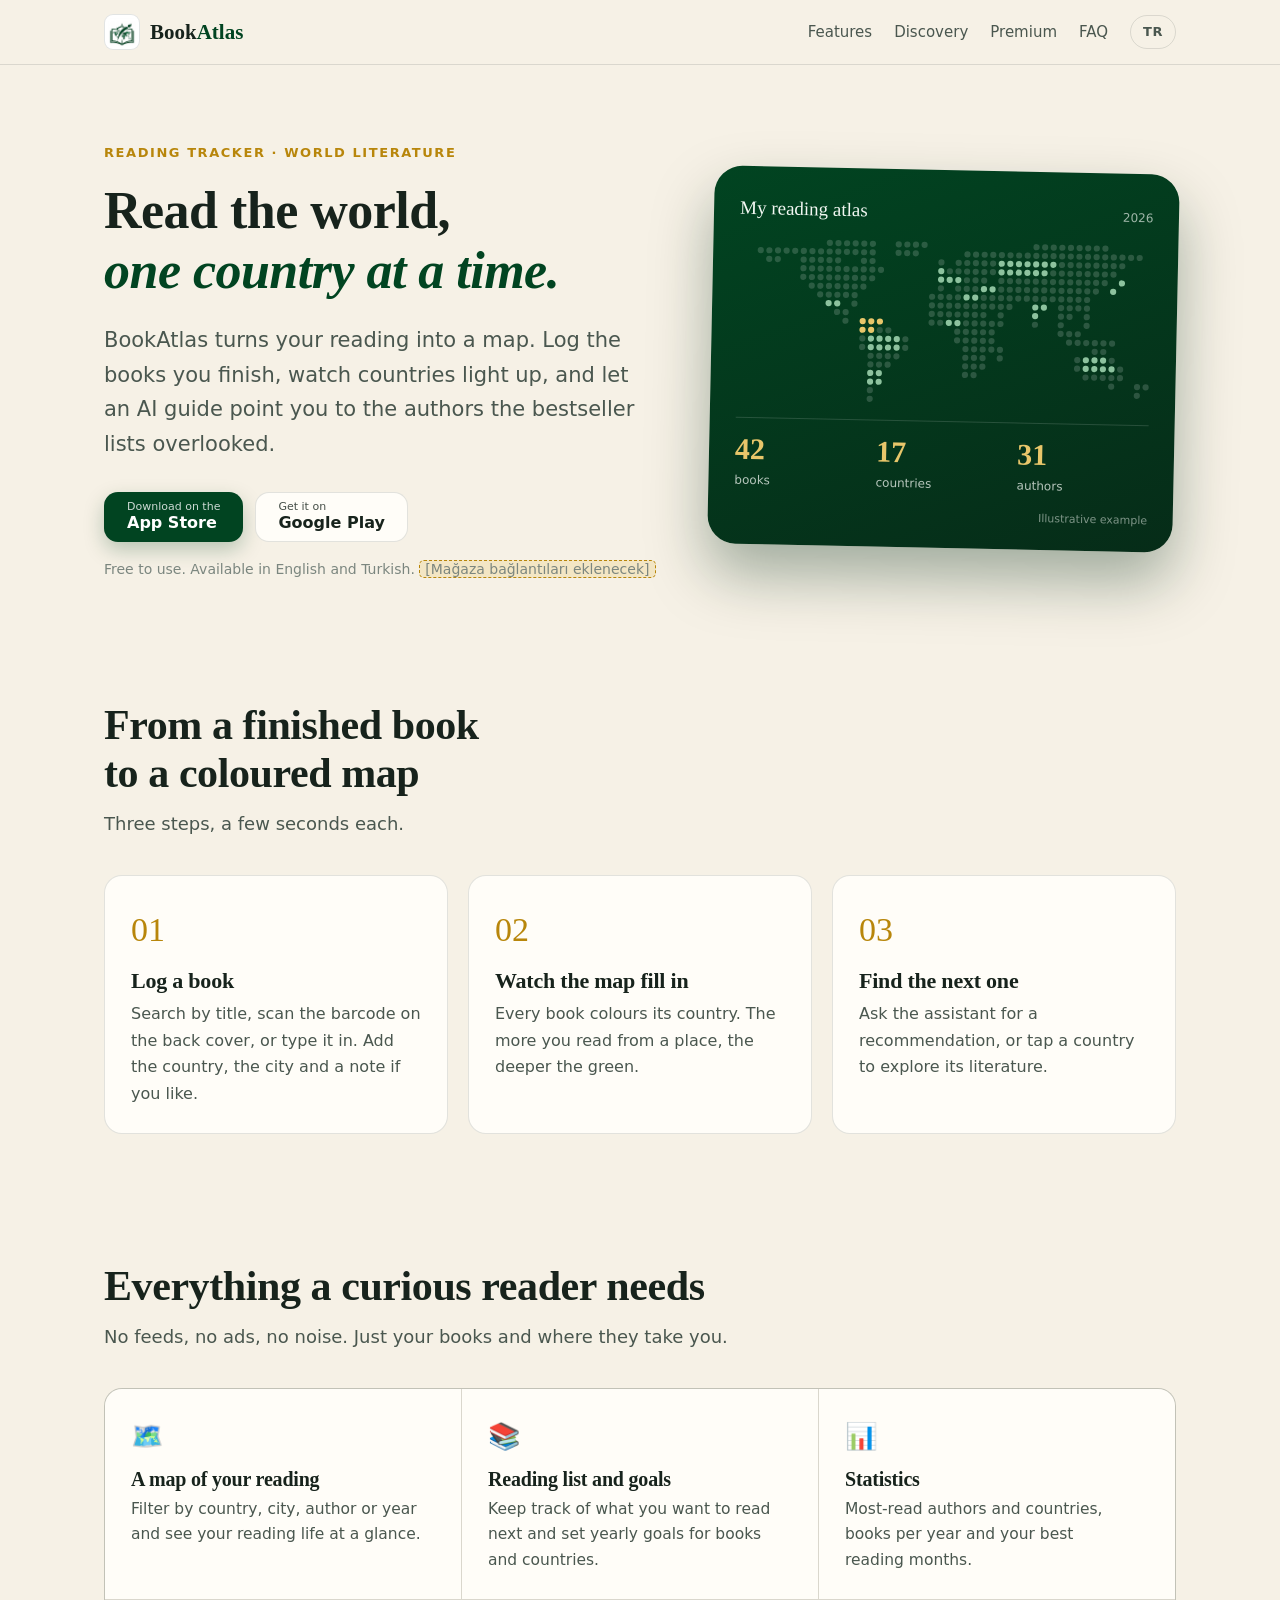
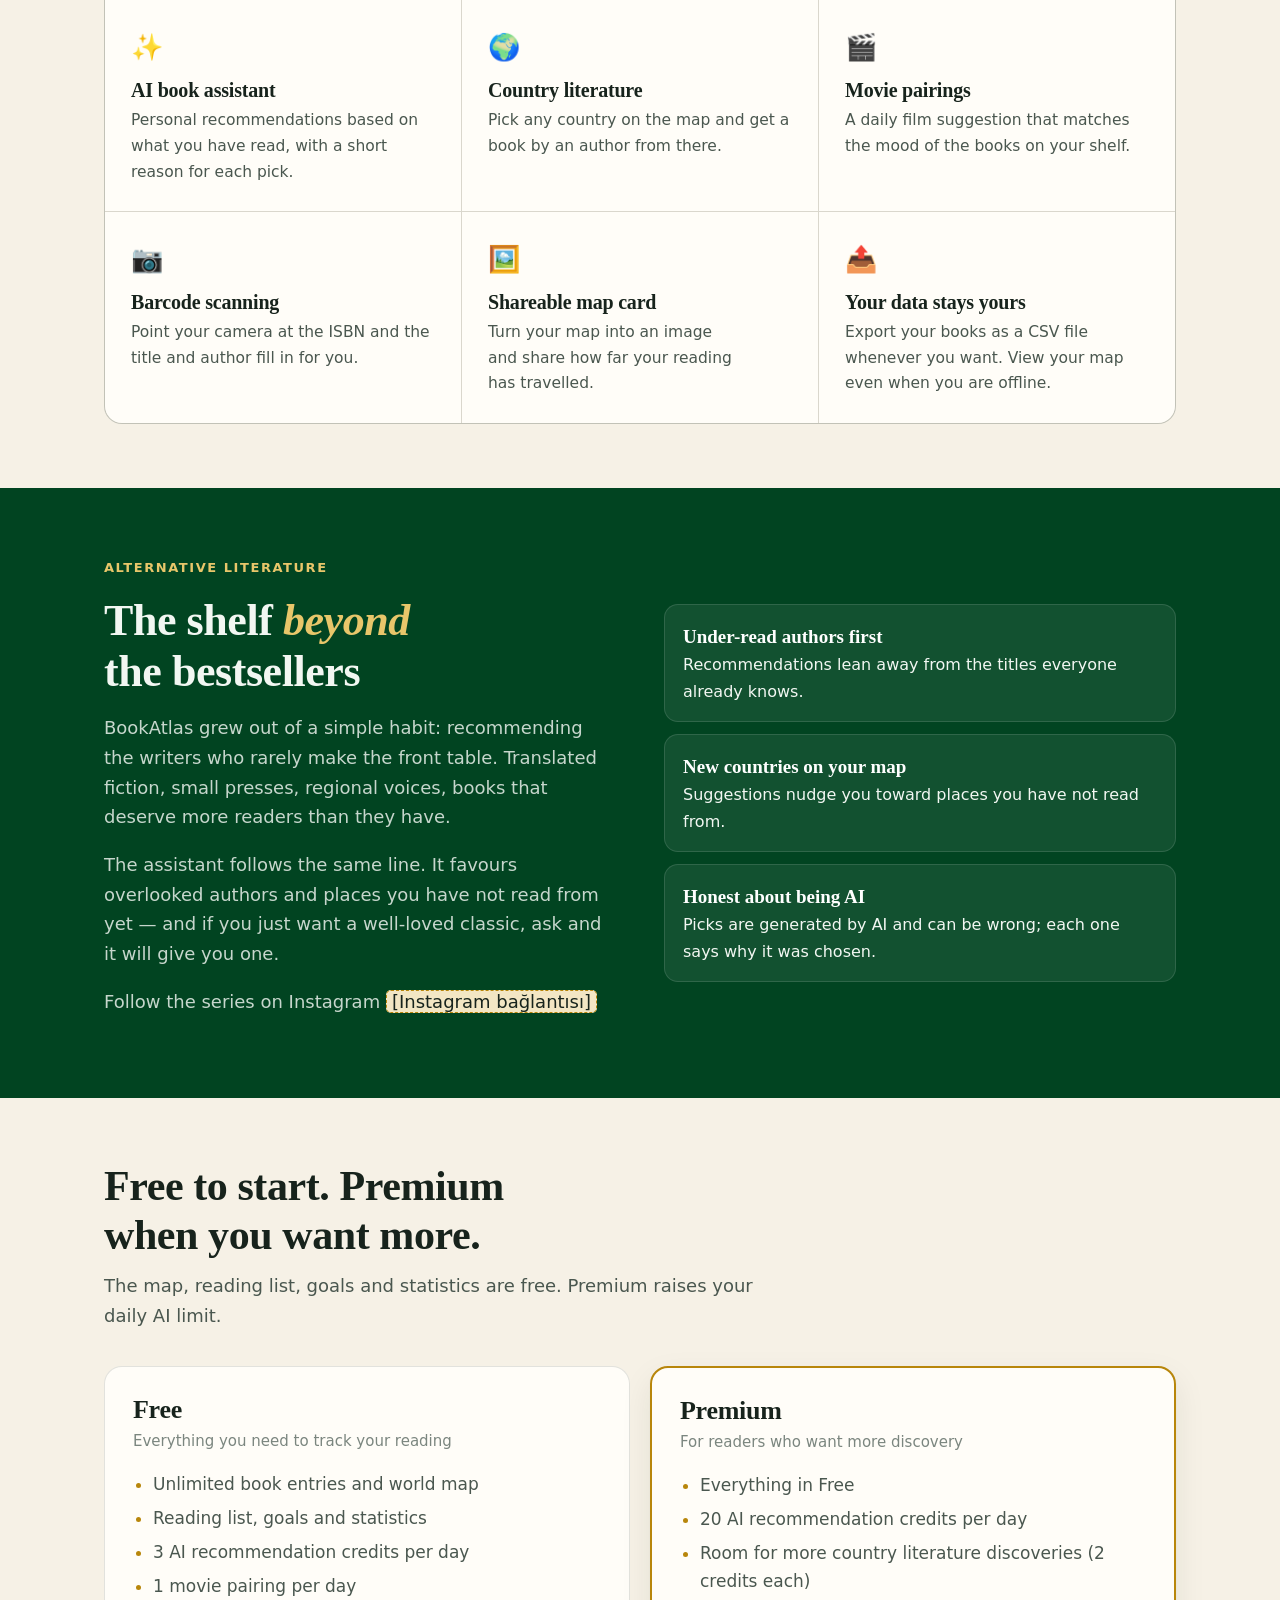
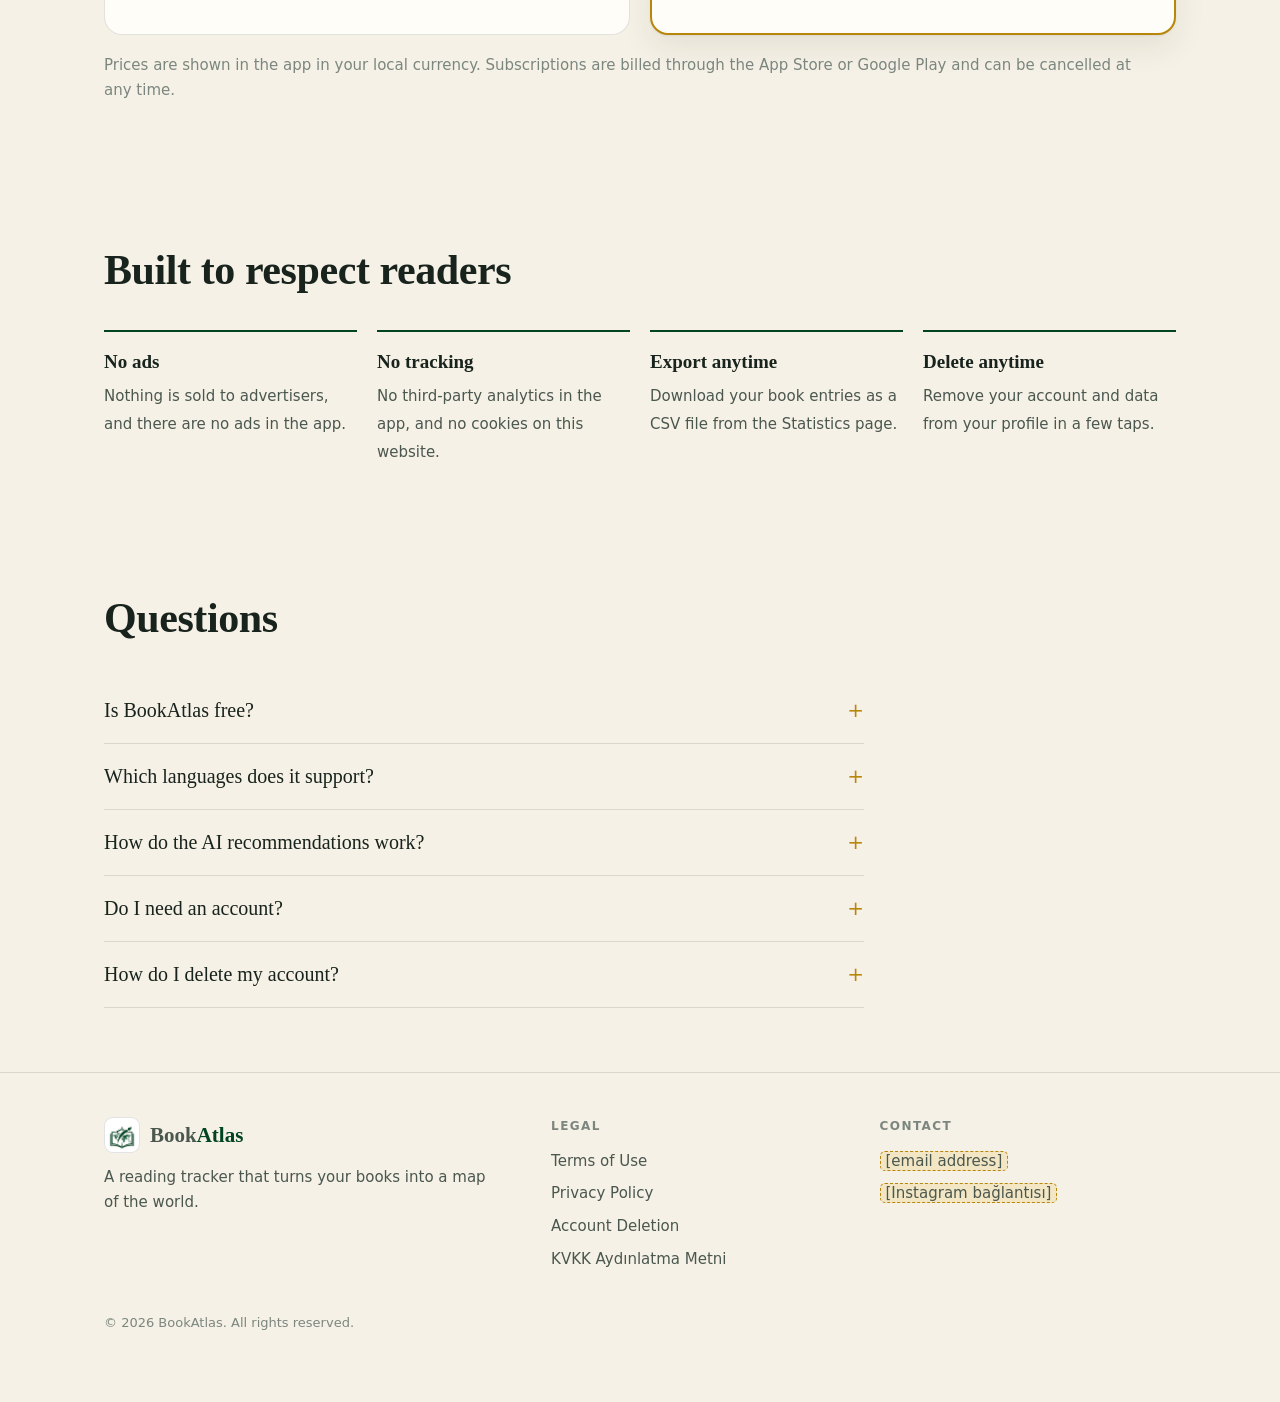
==== index.html @ 4cd2709d "Web sitesi ve yenilenmis hukuki metinler (taslak) - Ingilizce ve Turkce acilis sayfasi; cerez, anali" ====
<!DOCTYPE html>
<html lang="en">
<head>
<meta charset="utf-8">
<meta name="viewport" content="width=device-width, initial-scale=1">
<title>BookAtlas — Read the world, one country at a time</title>
<meta name="description" content="Log the books you read, watch the world map fill in, and discover overlooked authors from every corner of the globe.">
<meta property="og:title" content="BookAtlas — Read the world, one country at a time">
<meta property="og:description" content="Log the books you read, watch the world map fill in, and discover overlooked authors from every corner of the globe.">
<meta property="og:type" content="website">
<meta property="og:image" content="assets/logo.png">
<meta name="theme-color" content="#014421">
<link rel="icon" href="assets/icon.png">
<link rel="stylesheet" href="assets/site.css">
<link rel="alternate" hreflang="en" href="./">
<link rel="alternate" hreflang="tr" href="tr/">
<script>(function(){try{var q=location.search;if(q.indexOf('lang=en')>-1)return;var l=(navigator.language||'').toLowerCase();if(l.indexOf('tr')===0)location.replace('tr/');}catch(e){}})();</script>
</head>
<body>
<a class="skip" href="#main">Skip to content</a>

<header class="nav">
  <div class="wrap">
    <a class="brand" href="./"><img src="assets/icon.png" alt="" width="36" height="36"><span>Book<b>Atlas</b></span></a>
    <nav class="nav-links" aria-label="BookAtlas">
      <a href="#features">Features</a><a href="#discover">Discovery</a><a href="#premium">Premium</a><a href="#faq">FAQ</a>
      <a class="lang" href="tr/" lang="tr" aria-label="Türkçe">TR</a>
    </nav>
  </div>
</header>
<main id="main">

<section class="hero">
  <div class="wrap">
    <div>
      <span class="eyebrow">Reading tracker · World literature</span>
      <h1>Read the world,<br><em>one country at a time.</em></h1>
      <p class="lede">BookAtlas turns your reading into a map. Log the books you finish, watch countries light up, and let an AI guide point you to the authors the bestseller lists overlooked.</p>
      <div class="cta" id="download">
        <span class="btn btn-primary" aria-disabled="true"><span><small>Download on the</small>App Store</span></span>
        <span class="btn btn-ghost" aria-disabled="true"><span><small>Get it on</small>Google Play</span></span>
      </div>
      <p class="cta-note">Free to use. Available in English and Turkish. <mark class="todo">[Mağaza bağlantıları eklenecek]</mark></p>
    </div>
    <figure class="map-card" style="margin:0">
      <header>My reading atlas <span>2026</span></header>
      <svg viewBox="0 0 480 190" role="img" aria-hidden="true" focusable="false"><circle cx="105" cy="5" r="3.6" fill="#ffffff" fill-opacity="0.16"/><circle cx="115" cy="5" r="3.6" fill="#ffffff" fill-opacity="0.16"/><circle cx="125" cy="5" r="3.6" fill="#ffffff" fill-opacity="0.16"/><circle cx="135" cy="5" r="3.6" fill="#ffffff" fill-opacity="0.16"/><circle cx="145" cy="5" r="3.6" fill="#ffffff" fill-opacity="0.16"/><circle cx="155" cy="5" r="3.6" fill="#ffffff" fill-opacity="0.16"/><circle cx="185" cy="5" r="3.6" fill="#ffffff" fill-opacity="0.16"/><circle cx="195" cy="5" r="3.6" fill="#ffffff" fill-opacity="0.16"/><circle cx="205" cy="5" r="3.6" fill="#ffffff" fill-opacity="0.16"/><circle cx="215" cy="5" r="3.6" fill="#ffffff" fill-opacity="0.16"/><circle cx="345" cy="5" r="3.6" fill="#ffffff" fill-opacity="0.16"/><circle cx="355" cy="5" r="3.6" fill="#ffffff" fill-opacity="0.16"/><circle cx="365" cy="5" r="3.6" fill="#ffffff" fill-opacity="0.16"/><circle cx="375" cy="5" r="3.6" fill="#ffffff" fill-opacity="0.16"/><circle cx="385" cy="5" r="3.6" fill="#ffffff" fill-opacity="0.16"/><circle cx="395" cy="5" r="3.6" fill="#ffffff" fill-opacity="0.16"/><circle cx="405" cy="5" r="3.6" fill="#ffffff" fill-opacity="0.16"/><circle cx="415" cy="5" r="3.6" fill="#ffffff" fill-opacity="0.16"/><circle cx="425" cy="5" r="3.6" fill="#ffffff" fill-opacity="0.16"/><circle cx="25" cy="15" r="3.6" fill="#ffffff" fill-opacity="0.16"/><circle cx="35" cy="15" r="3.6" fill="#ffffff" fill-opacity="0.16"/><circle cx="45" cy="15" r="3.6" fill="#ffffff" fill-opacity="0.16"/><circle cx="55" cy="15" r="3.6" fill="#ffffff" fill-opacity="0.16"/><circle cx="65" cy="15" r="3.6" fill="#ffffff" fill-opacity="0.16"/><circle cx="75" cy="15" r="3.6" fill="#ffffff" fill-opacity="0.16"/><circle cx="85" cy="15" r="3.6" fill="#ffffff" fill-opacity="0.16"/><circle cx="95" cy="15" r="3.6" fill="#ffffff" fill-opacity="0.16"/><circle cx="105" cy="15" r="3.6" fill="#ffffff" fill-opacity="0.16"/><circle cx="115" cy="15" r="3.6" fill="#ffffff" fill-opacity="0.16"/><circle cx="125" cy="15" r="3.6" fill="#ffffff" fill-opacity="0.16"/><circle cx="135" cy="15" r="3.6" fill="#ffffff" fill-opacity="0.16"/><circle cx="145" cy="15" r="3.6" fill="#ffffff" fill-opacity="0.16"/><circle cx="155" cy="15" r="3.6" fill="#ffffff" fill-opacity="0.16"/><circle cx="185" cy="15" r="3.6" fill="#ffffff" fill-opacity="0.16"/><circle cx="195" cy="15" r="3.6" fill="#ffffff" fill-opacity="0.16"/><circle cx="205" cy="15" r="3.6" fill="#ffffff" fill-opacity="0.16"/><circle cx="265" cy="15" r="3.6" fill="#ffffff" fill-opacity="0.16"/><circle cx="275" cy="15" r="3.6" fill="#ffffff" fill-opacity="0.16"/><circle cx="285" cy="15" r="3.6" fill="#ffffff" fill-opacity="0.16"/><circle cx="295" cy="15" r="3.6" fill="#ffffff" fill-opacity="0.16"/><circle cx="305" cy="15" r="3.6" fill="#ffffff" fill-opacity="0.16"/><circle cx="315" cy="15" r="3.6" fill="#ffffff" fill-opacity="0.16"/><circle cx="325" cy="15" r="3.6" fill="#ffffff" fill-opacity="0.16"/><circle cx="335" cy="15" r="3.6" fill="#ffffff" fill-opacity="0.16"/><circle cx="345" cy="15" r="3.6" fill="#ffffff" fill-opacity="0.16"/><circle cx="355" cy="15" r="3.6" fill="#ffffff" fill-opacity="0.16"/><circle cx="365" cy="15" r="3.6" fill="#ffffff" fill-opacity="0.16"/><circle cx="375" cy="15" r="3.6" fill="#ffffff" fill-opacity="0.16"/><circle cx="385" cy="15" r="3.6" fill="#ffffff" fill-opacity="0.16"/><circle cx="395" cy="15" r="3.6" fill="#ffffff" fill-opacity="0.16"/><circle cx="405" cy="15" r="3.6" fill="#ffffff" fill-opacity="0.16"/><circle cx="415" cy="15" r="3.6" fill="#ffffff" fill-opacity="0.16"/><circle cx="425" cy="15" r="3.6" fill="#ffffff" fill-opacity="0.16"/><circle cx="435" cy="15" r="3.6" fill="#ffffff" fill-opacity="0.16"/><circle cx="445" cy="15" r="3.6" fill="#ffffff" fill-opacity="0.16"/><circle cx="455" cy="15" r="3.6" fill="#ffffff" fill-opacity="0.16"/><circle cx="465" cy="15" r="3.6" fill="#ffffff" fill-opacity="0.16"/><circle cx="35" cy="25" r="3.6" fill="#ffffff" fill-opacity="0.16"/><circle cx="45" cy="25" r="3.6" fill="#ffffff" fill-opacity="0.16"/><circle cx="75" cy="25" r="3.6" fill="#ffffff" fill-opacity="0.16"/><circle cx="85" cy="25" r="3.6" fill="#ffffff" fill-opacity="0.16"/><circle cx="95" cy="25" r="3.6" fill="#ffffff" fill-opacity="0.16"/><circle cx="105" cy="25" r="3.6" fill="#ffffff" fill-opacity="0.16"/><circle cx="115" cy="25" r="3.6" fill="#ffffff" fill-opacity="0.16"/><circle cx="145" cy="25" r="3.6" fill="#ffffff" fill-opacity="0.16"/><circle cx="155" cy="25" r="3.6" fill="#ffffff" fill-opacity="0.16"/><circle cx="235" cy="25" r="3.6" fill="#ffffff" fill-opacity="0.16"/><circle cx="255" cy="25" r="3.6" fill="#ffffff" fill-opacity="0.16"/><circle cx="265" cy="25" r="3.6" fill="#ffffff" fill-opacity="0.16"/><circle cx="275" cy="25" r="3.6" fill="#ffffff" fill-opacity="0.16"/><circle cx="285" cy="25" r="3.6" fill="#ffffff" fill-opacity="0.16"/><circle cx="295" cy="25" r="3.6" fill="#ffffff" fill-opacity="0.16"/><circle cx="305" cy="25" r="3.6" fill="#8dc29e" fill-opacity="1"/><circle cx="315" cy="25" r="3.6" fill="#8dc29e" fill-opacity="1"/><circle cx="325" cy="25" r="3.6" fill="#8dc29e" fill-opacity="1"/><circle cx="335" cy="25" r="3.6" fill="#8dc29e" fill-opacity="1"/><circle cx="345" cy="25" r="3.6" fill="#8dc29e" fill-opacity="1"/><circle cx="355" cy="25" r="3.6" fill="#8dc29e" fill-opacity="1"/><circle cx="365" cy="25" r="3.6" fill="#8dc29e" fill-opacity="1"/><circle cx="375" cy="25" r="3.6" fill="#ffffff" fill-opacity="0.16"/><circle cx="385" cy="25" r="3.6" fill="#ffffff" fill-opacity="0.16"/><circle cx="395" cy="25" r="3.6" fill="#ffffff" fill-opacity="0.16"/><circle cx="405" cy="25" r="3.6" fill="#ffffff" fill-opacity="0.16"/><circle cx="415" cy="25" r="3.6" fill="#ffffff" fill-opacity="0.16"/><circle cx="425" cy="25" r="3.6" fill="#ffffff" fill-opacity="0.16"/><circle cx="435" cy="25" r="3.6" fill="#ffffff" fill-opacity="0.16"/><circle cx="445" cy="25" r="3.6" fill="#ffffff" fill-opacity="0.16"/><circle cx="75" cy="35" r="3.6" fill="#ffffff" fill-opacity="0.16"/><circle cx="85" cy="35" r="3.6" fill="#ffffff" fill-opacity="0.16"/><circle cx="95" cy="35" r="3.6" fill="#ffffff" fill-opacity="0.16"/><circle cx="105" cy="35" r="3.6" fill="#ffffff" fill-opacity="0.16"/><circle cx="115" cy="35" r="3.6" fill="#ffffff" fill-opacity="0.16"/><circle cx="125" cy="35" r="3.6" fill="#ffffff" fill-opacity="0.16"/><circle cx="135" cy="35" r="3.6" fill="#ffffff" fill-opacity="0.16"/><circle cx="145" cy="35" r="3.6" fill="#ffffff" fill-opacity="0.16"/><circle cx="155" cy="35" r="3.6" fill="#ffffff" fill-opacity="0.16"/><circle cx="165" cy="35" r="3.6" fill="#ffffff" fill-opacity="0.16"/><circle cx="235" cy="35" r="3.6" fill="#8dc29e" fill-opacity="1"/><circle cx="245" cy="35" r="3.6" fill="#ffffff" fill-opacity="0.16"/><circle cx="255" cy="35" r="3.6" fill="#ffffff" fill-opacity="0.16"/><circle cx="265" cy="35" r="3.6" fill="#ffffff" fill-opacity="0.16"/><circle cx="275" cy="35" r="3.6" fill="#ffffff" fill-opacity="0.16"/><circle cx="285" cy="35" r="3.6" fill="#ffffff" fill-opacity="0.16"/><circle cx="295" cy="35" r="3.6" fill="#ffffff" fill-opacity="0.16"/><circle cx="305" cy="35" r="3.6" fill="#8dc29e" fill-opacity="1"/><circle cx="315" cy="35" r="3.6" fill="#8dc29e" fill-opacity="1"/><circle cx="325" cy="35" r="3.6" fill="#8dc29e" fill-opacity="1"/><circle cx="335" cy="35" r="3.6" fill="#8dc29e" fill-opacity="1"/><circle cx="345" cy="35" r="3.6" fill="#8dc29e" fill-opacity="1"/><circle cx="355" cy="35" r="3.6" fill="#8dc29e" fill-opacity="1"/><circle cx="365" cy="35" r="3.6" fill="#ffffff" fill-opacity="0.16"/><circle cx="375" cy="35" r="3.6" fill="#ffffff" fill-opacity="0.16"/><circle cx="385" cy="35" r="3.6" fill="#ffffff" fill-opacity="0.16"/><circle cx="395" cy="35" r="3.6" fill="#ffffff" fill-opacity="0.16"/><circle cx="405" cy="35" r="3.6" fill="#ffffff" fill-opacity="0.16"/><circle cx="415" cy="35" r="3.6" fill="#ffffff" fill-opacity="0.16"/><circle cx="425" cy="35" r="3.6" fill="#ffffff" fill-opacity="0.16"/><circle cx="435" cy="35" r="3.6" fill="#ffffff" fill-opacity="0.16"/><circle cx="75" cy="45" r="3.6" fill="#ffffff" fill-opacity="0.16"/><circle cx="85" cy="45" r="3.6" fill="#ffffff" fill-opacity="0.16"/><circle cx="95" cy="45" r="3.6" fill="#ffffff" fill-opacity="0.16"/><circle cx="105" cy="45" r="3.6" fill="#ffffff" fill-opacity="0.16"/><circle cx="115" cy="45" r="3.6" fill="#ffffff" fill-opacity="0.16"/><circle cx="125" cy="45" r="3.6" fill="#ffffff" fill-opacity="0.16"/><circle cx="135" cy="45" r="3.6" fill="#ffffff" fill-opacity="0.16"/><circle cx="145" cy="45" r="3.6" fill="#ffffff" fill-opacity="0.16"/><circle cx="155" cy="45" r="3.6" fill="#ffffff" fill-opacity="0.16"/><circle cx="235" cy="45" r="3.6" fill="#8dc29e" fill-opacity="1"/><circle cx="245" cy="45" r="3.6" fill="#8dc29e" fill-opacity="1"/><circle cx="255" cy="45" r="3.6" fill="#8dc29e" fill-opacity="1"/><circle cx="265" cy="45" r="3.6" fill="#ffffff" fill-opacity="0.16"/><circle cx="275" cy="45" r="3.6" fill="#ffffff" fill-opacity="0.16"/><circle cx="285" cy="45" r="3.6" fill="#ffffff" fill-opacity="0.16"/><circle cx="305" cy="45" r="3.6" fill="#ffffff" fill-opacity="0.16"/><circle cx="315" cy="45" r="3.6" fill="#ffffff" fill-opacity="0.16"/><circle cx="325" cy="45" r="3.6" fill="#ffffff" fill-opacity="0.16"/><circle cx="335" cy="45" r="3.6" fill="#ffffff" fill-opacity="0.16"/><circle cx="345" cy="45" r="3.6" fill="#ffffff" fill-opacity="0.16"/><circle cx="355" cy="45" r="3.6" fill="#ffffff" fill-opacity="0.16"/><circle cx="365" cy="45" r="3.6" fill="#ffffff" fill-opacity="0.16"/><circle cx="375" cy="45" r="3.6" fill="#ffffff" fill-opacity="0.16"/><circle cx="385" cy="45" r="3.6" fill="#ffffff" fill-opacity="0.16"/><circle cx="395" cy="45" r="3.6" fill="#ffffff" fill-opacity="0.16"/><circle cx="405" cy="45" r="3.6" fill="#ffffff" fill-opacity="0.16"/><circle cx="415" cy="45" r="3.6" fill="#ffffff" fill-opacity="0.16"/><circle cx="425" cy="45" r="3.6" fill="#ffffff" fill-opacity="0.16"/><circle cx="445" cy="45" r="3.6" fill="#8dc29e" fill-opacity="1"/><circle cx="85" cy="55" r="3.6" fill="#ffffff" fill-opacity="0.16"/><circle cx="95" cy="55" r="3.6" fill="#ffffff" fill-opacity="0.16"/><circle cx="105" cy="55" r="3.6" fill="#ffffff" fill-opacity="0.16"/><circle cx="115" cy="55" r="3.6" fill="#ffffff" fill-opacity="0.16"/><circle cx="125" cy="55" r="3.6" fill="#ffffff" fill-opacity="0.16"/><circle cx="135" cy="55" r="3.6" fill="#ffffff" fill-opacity="0.16"/><circle cx="145" cy="55" r="3.6" fill="#ffffff" fill-opacity="0.16"/><circle cx="235" cy="55" r="3.6" fill="#ffffff" fill-opacity="0.16"/><circle cx="255" cy="55" r="3.6" fill="#ffffff" fill-opacity="0.16"/><circle cx="265" cy="55" r="3.6" fill="#ffffff" fill-opacity="0.16"/><circle cx="275" cy="55" r="3.6" fill="#ffffff" fill-opacity="0.16"/><circle cx="285" cy="55" r="3.6" fill="#8dc29e" fill-opacity="1"/><circle cx="295" cy="55" r="3.6" fill="#8dc29e" fill-opacity="1"/><circle cx="305" cy="55" r="3.6" fill="#ffffff" fill-opacity="0.16"/><circle cx="315" cy="55" r="3.6" fill="#ffffff" fill-opacity="0.16"/><circle cx="325" cy="55" r="3.6" fill="#ffffff" fill-opacity="0.16"/><circle cx="335" cy="55" r="3.6" fill="#ffffff" fill-opacity="0.16"/><circle cx="345" cy="55" r="3.6" fill="#ffffff" fill-opacity="0.16"/><circle cx="355" cy="55" r="3.6" fill="#ffffff" fill-opacity="0.16"/><circle cx="365" cy="55" r="3.6" fill="#ffffff" fill-opacity="0.16"/><circle cx="375" cy="55" r="3.6" fill="#ffffff" fill-opacity="0.16"/><circle cx="385" cy="55" r="3.6" fill="#ffffff" fill-opacity="0.16"/><circle cx="395" cy="55" r="3.6" fill="#ffffff" fill-opacity="0.16"/><circle cx="405" cy="55" r="3.6" fill="#ffffff" fill-opacity="0.16"/><circle cx="415" cy="55" r="3.6" fill="#ffffff" fill-opacity="0.16"/><circle cx="435" cy="55" r="3.6" fill="#8dc29e" fill-opacity="1"/><circle cx="95" cy="65" r="3.6" fill="#ffffff" fill-opacity="0.16"/><circle cx="105" cy="65" r="3.6" fill="#ffffff" fill-opacity="0.16"/><circle cx="115" cy="65" r="3.6" fill="#ffffff" fill-opacity="0.16"/><circle cx="125" cy="65" r="3.6" fill="#ffffff" fill-opacity="0.16"/><circle cx="135" cy="65" r="3.6" fill="#ffffff" fill-opacity="0.16"/><circle cx="225" cy="65" r="3.6" fill="#ffffff" fill-opacity="0.16"/><circle cx="235" cy="65" r="3.6" fill="#ffffff" fill-opacity="0.16"/><circle cx="245" cy="65" r="3.6" fill="#ffffff" fill-opacity="0.16"/><circle cx="255" cy="65" r="3.6" fill="#ffffff" fill-opacity="0.16"/><circle cx="265" cy="65" r="3.6" fill="#8dc29e" fill-opacity="1"/><circle cx="275" cy="65" r="3.6" fill="#8dc29e" fill-opacity="1"/><circle cx="285" cy="65" r="3.6" fill="#ffffff" fill-opacity="0.16"/><circle cx="295" cy="65" r="3.6" fill="#ffffff" fill-opacity="0.16"/><circle cx="305" cy="65" r="3.6" fill="#ffffff" fill-opacity="0.16"/><circle cx="315" cy="65" r="3.6" fill="#ffffff" fill-opacity="0.16"/><circle cx="325" cy="65" r="3.6" fill="#ffffff" fill-opacity="0.16"/><circle cx="335" cy="65" r="3.6" fill="#ffffff" fill-opacity="0.16"/><circle cx="345" cy="65" r="3.6" fill="#ffffff" fill-opacity="0.16"/><circle cx="355" cy="65" r="3.6" fill="#ffffff" fill-opacity="0.16"/><circle cx="365" cy="65" r="3.6" fill="#ffffff" fill-opacity="0.16"/><circle cx="375" cy="65" r="3.6" fill="#ffffff" fill-opacity="0.16"/><circle cx="385" cy="65" r="3.6" fill="#ffffff" fill-opacity="0.16"/><circle cx="395" cy="65" r="3.6" fill="#ffffff" fill-opacity="0.16"/><circle cx="405" cy="65" r="3.6" fill="#ffffff" fill-opacity="0.16"/><circle cx="105" cy="75" r="3.6" fill="#8dc29e" fill-opacity="1"/><circle cx="115" cy="75" r="3.6" fill="#8dc29e" fill-opacity="1"/><circle cx="135" cy="75" r="3.6" fill="#ffffff" fill-opacity="0.16"/><circle cx="225" cy="75" r="3.6" fill="#ffffff" fill-opacity="0.16"/><circle cx="235" cy="75" r="3.6" fill="#ffffff" fill-opacity="0.16"/><circle cx="245" cy="75" r="3.6" fill="#ffffff" fill-opacity="0.16"/><circle cx="255" cy="75" r="3.6" fill="#ffffff" fill-opacity="0.16"/><circle cx="265" cy="75" r="3.6" fill="#ffffff" fill-opacity="0.16"/><circle cx="275" cy="75" r="3.6" fill="#ffffff" fill-opacity="0.16"/><circle cx="285" cy="75" r="3.6" fill="#ffffff" fill-opacity="0.16"/><circle cx="295" cy="75" r="3.6" fill="#ffffff" fill-opacity="0.16"/><circle cx="305" cy="75" r="3.6" fill="#ffffff" fill-opacity="0.16"/><circle cx="315" cy="75" r="3.6" fill="#ffffff" fill-opacity="0.16"/><circle cx="345" cy="75" r="3.6" fill="#8dc29e" fill-opacity="1"/><circle cx="355" cy="75" r="3.6" fill="#8dc29e" fill-opacity="1"/><circle cx="375" cy="75" r="3.6" fill="#ffffff" fill-opacity="0.16"/><circle cx="385" cy="75" r="3.6" fill="#ffffff" fill-opacity="0.16"/><circle cx="395" cy="75" r="3.6" fill="#ffffff" fill-opacity="0.16"/><circle cx="405" cy="75" r="3.6" fill="#ffffff" fill-opacity="0.16"/><circle cx="115" cy="85" r="3.6" fill="#ffffff" fill-opacity="0.16"/><circle cx="125" cy="85" r="3.6" fill="#ffffff" fill-opacity="0.16"/><circle cx="225" cy="85" r="3.6" fill="#ffffff" fill-opacity="0.16"/><circle cx="235" cy="85" r="3.6" fill="#ffffff" fill-opacity="0.16"/><circle cx="245" cy="85" r="3.6" fill="#ffffff" fill-opacity="0.16"/><circle cx="255" cy="85" r="3.6" fill="#ffffff" fill-opacity="0.16"/><circle cx="265" cy="85" r="3.6" fill="#ffffff" fill-opacity="0.16"/><circle cx="275" cy="85" r="3.6" fill="#ffffff" fill-opacity="0.16"/><circle cx="285" cy="85" r="3.6" fill="#ffffff" fill-opacity="0.16"/><circle cx="305" cy="85" r="3.6" fill="#ffffff" fill-opacity="0.16"/><circle cx="345" cy="85" r="3.6" fill="#8dc29e" fill-opacity="1"/><circle cx="375" cy="85" r="3.6" fill="#ffffff" fill-opacity="0.16"/><circle cx="385" cy="85" r="3.6" fill="#ffffff" fill-opacity="0.16"/><circle cx="405" cy="85" r="3.6" fill="#ffffff" fill-opacity="0.16"/><circle cx="125" cy="95" r="3.6" fill="#ffffff" fill-opacity="0.16"/><circle cx="145" cy="95" r="3.6" fill="#e8c66a" fill-opacity="1"/><circle cx="155" cy="95" r="3.6" fill="#e8c66a" fill-opacity="1"/><circle cx="165" cy="95" r="3.6" fill="#e8c66a" fill-opacity="1"/><circle cx="225" cy="95" r="3.6" fill="#ffffff" fill-opacity="0.16"/><circle cx="235" cy="95" r="3.6" fill="#ffffff" fill-opacity="0.16"/><circle cx="245" cy="95" r="3.6" fill="#8dc29e" fill-opacity="1"/><circle cx="255" cy="95" r="3.6" fill="#8dc29e" fill-opacity="1"/><circle cx="265" cy="95" r="3.6" fill="#ffffff" fill-opacity="0.16"/><circle cx="275" cy="95" r="3.6" fill="#ffffff" fill-opacity="0.16"/><circle cx="285" cy="95" r="3.6" fill="#ffffff" fill-opacity="0.16"/><circle cx="295" cy="95" r="3.6" fill="#ffffff" fill-opacity="0.16"/><circle cx="305" cy="95" r="3.6" fill="#ffffff" fill-opacity="0.16"/><circle cx="345" cy="95" r="3.6" fill="#ffffff" fill-opacity="0.16"/><circle cx="375" cy="95" r="3.6" fill="#ffffff" fill-opacity="0.16"/><circle cx="405" cy="95" r="3.6" fill="#ffffff" fill-opacity="0.16"/><circle cx="145" cy="105" r="3.6" fill="#e8c66a" fill-opacity="1"/><circle cx="155" cy="105" r="3.6" fill="#e8c66a" fill-opacity="1"/><circle cx="165" cy="105" r="3.6" fill="#ffffff" fill-opacity="0.16"/><circle cx="175" cy="105" r="3.6" fill="#ffffff" fill-opacity="0.16"/><circle cx="255" cy="105" r="3.6" fill="#ffffff" fill-opacity="0.16"/><circle cx="265" cy="105" r="3.6" fill="#ffffff" fill-opacity="0.16"/><circle cx="275" cy="105" r="3.6" fill="#ffffff" fill-opacity="0.16"/><circle cx="285" cy="105" r="3.6" fill="#ffffff" fill-opacity="0.16"/><circle cx="295" cy="105" r="3.6" fill="#ffffff" fill-opacity="0.16"/><circle cx="375" cy="105" r="3.6" fill="#ffffff" fill-opacity="0.16"/><circle cx="385" cy="105" r="3.6" fill="#ffffff" fill-opacity="0.16"/><circle cx="395" cy="105" r="3.6" fill="#ffffff" fill-opacity="0.16"/><circle cx="145" cy="115" r="3.6" fill="#ffffff" fill-opacity="0.16"/><circle cx="155" cy="115" r="3.6" fill="#8dc29e" fill-opacity="1"/><circle cx="165" cy="115" r="3.6" fill="#8dc29e" fill-opacity="1"/><circle cx="175" cy="115" r="3.6" fill="#8dc29e" fill-opacity="1"/><circle cx="185" cy="115" r="3.6" fill="#8dc29e" fill-opacity="1"/><circle cx="195" cy="115" r="3.6" fill="#ffffff" fill-opacity="0.16"/><circle cx="255" cy="115" r="3.6" fill="#ffffff" fill-opacity="0.16"/><circle cx="265" cy="115" r="3.6" fill="#ffffff" fill-opacity="0.16"/><circle cx="275" cy="115" r="3.6" fill="#ffffff" fill-opacity="0.16"/><circle cx="285" cy="115" r="3.6" fill="#ffffff" fill-opacity="0.16"/><circle cx="295" cy="115" r="3.6" fill="#ffffff" fill-opacity="0.16"/><circle cx="385" cy="115" r="3.6" fill="#ffffff" fill-opacity="0.16"/><circle cx="395" cy="115" r="3.6" fill="#ffffff" fill-opacity="0.16"/><circle cx="405" cy="115" r="3.6" fill="#ffffff" fill-opacity="0.16"/><circle cx="415" cy="115" r="3.6" fill="#ffffff" fill-opacity="0.16"/><circle cx="425" cy="115" r="3.6" fill="#ffffff" fill-opacity="0.16"/><circle cx="435" cy="115" r="3.6" fill="#ffffff" fill-opacity="0.16"/><circle cx="145" cy="125" r="3.6" fill="#ffffff" fill-opacity="0.16"/><circle cx="155" cy="125" r="3.6" fill="#8dc29e" fill-opacity="1"/><circle cx="165" cy="125" r="3.6" fill="#8dc29e" fill-opacity="1"/><circle cx="175" cy="125" r="3.6" fill="#8dc29e" fill-opacity="1"/><circle cx="185" cy="125" r="3.6" fill="#8dc29e" fill-opacity="1"/><circle cx="195" cy="125" r="3.6" fill="#ffffff" fill-opacity="0.16"/><circle cx="265" cy="125" r="3.6" fill="#ffffff" fill-opacity="0.16"/><circle cx="275" cy="125" r="3.6" fill="#ffffff" fill-opacity="0.16"/><circle cx="285" cy="125" r="3.6" fill="#ffffff" fill-opacity="0.16"/><circle cx="295" cy="125" r="3.6" fill="#ffffff" fill-opacity="0.16"/><circle cx="305" cy="125" r="3.6" fill="#ffffff" fill-opacity="0.16"/><circle cx="415" cy="125" r="3.6" fill="#ffffff" fill-opacity="0.16"/><circle cx="425" cy="125" r="3.6" fill="#ffffff" fill-opacity="0.16"/><circle cx="155" cy="135" r="3.6" fill="#ffffff" fill-opacity="0.16"/><circle cx="165" cy="135" r="3.6" fill="#ffffff" fill-opacity="0.16"/><circle cx="175" cy="135" r="3.6" fill="#ffffff" fill-opacity="0.16"/><circle cx="185" cy="135" r="3.6" fill="#ffffff" fill-opacity="0.16"/><circle cx="265" cy="135" r="3.6" fill="#ffffff" fill-opacity="0.16"/><circle cx="275" cy="135" r="3.6" fill="#ffffff" fill-opacity="0.16"/><circle cx="285" cy="135" r="3.6" fill="#ffffff" fill-opacity="0.16"/><circle cx="305" cy="135" r="3.6" fill="#ffffff" fill-opacity="0.16"/><circle cx="395" cy="135" r="3.6" fill="#ffffff" fill-opacity="0.16"/><circle cx="405" cy="135" r="3.6" fill="#8dc29e" fill-opacity="1"/><circle cx="415" cy="135" r="3.6" fill="#8dc29e" fill-opacity="1"/><circle cx="425" cy="135" r="3.6" fill="#8dc29e" fill-opacity="1"/><circle cx="435" cy="135" r="3.6" fill="#ffffff" fill-opacity="0.16"/><circle cx="155" cy="145" r="3.6" fill="#ffffff" fill-opacity="0.16"/><circle cx="165" cy="145" r="3.6" fill="#ffffff" fill-opacity="0.16"/><circle cx="175" cy="145" r="3.6" fill="#ffffff" fill-opacity="0.16"/><circle cx="265" cy="145" r="3.6" fill="#ffffff" fill-opacity="0.16"/><circle cx="275" cy="145" r="3.6" fill="#ffffff" fill-opacity="0.16"/><circle cx="285" cy="145" r="3.6" fill="#ffffff" fill-opacity="0.16"/><circle cx="395" cy="145" r="3.6" fill="#ffffff" fill-opacity="0.16"/><circle cx="405" cy="145" r="3.6" fill="#8dc29e" fill-opacity="1"/><circle cx="415" cy="145" r="3.6" fill="#8dc29e" fill-opacity="1"/><circle cx="425" cy="145" r="3.6" fill="#8dc29e" fill-opacity="1"/><circle cx="435" cy="145" r="3.6" fill="#8dc29e" fill-opacity="1"/><circle cx="445" cy="145" r="3.6" fill="#ffffff" fill-opacity="0.16"/><circle cx="155" cy="155" r="3.6" fill="#8dc29e" fill-opacity="1"/><circle cx="165" cy="155" r="3.6" fill="#8dc29e" fill-opacity="1"/><circle cx="265" cy="155" r="3.6" fill="#ffffff" fill-opacity="0.16"/><circle cx="275" cy="155" r="3.6" fill="#ffffff" fill-opacity="0.16"/><circle cx="405" cy="155" r="3.6" fill="#ffffff" fill-opacity="0.16"/><circle cx="415" cy="155" r="3.6" fill="#ffffff" fill-opacity="0.16"/><circle cx="425" cy="155" r="3.6" fill="#ffffff" fill-opacity="0.16"/><circle cx="435" cy="155" r="3.6" fill="#ffffff" fill-opacity="0.16"/><circle cx="445" cy="155" r="3.6" fill="#ffffff" fill-opacity="0.16"/><circle cx="155" cy="165" r="3.6" fill="#8dc29e" fill-opacity="1"/><circle cx="165" cy="165" r="3.6" fill="#8dc29e" fill-opacity="1"/><circle cx="435" cy="165" r="3.6" fill="#ffffff" fill-opacity="0.16"/><circle cx="465" cy="165" r="3.6" fill="#ffffff" fill-opacity="0.16"/><circle cx="475" cy="165" r="3.6" fill="#ffffff" fill-opacity="0.16"/><circle cx="155" cy="175" r="3.6" fill="#ffffff" fill-opacity="0.16"/><circle cx="465" cy="175" r="3.6" fill="#ffffff" fill-opacity="0.16"/><circle cx="155" cy="185" r="3.6" fill="#ffffff" fill-opacity="0.16"/></svg>
      <div class="map-stats"><div><b>42</b><span>books</span></div><div><b>17</b><span>countries</span></div><div><b>31</b><span>authors</span></div></div>
      <figcaption>Illustrative example</figcaption>
    </figure>
  </div>
</section>

<section id="how">
  <div class="wrap">
    <div class="section-head"><h2>From a finished book to a coloured map</h2><p>Three steps, a few seconds each.</p></div>
    <ol class="steps"><li><h3>Log a book</h3><p>Search by title, scan the barcode on the back cover, or type it in. Add the country, the city and a note if you like.</p></li><li><h3>Watch the map fill in</h3><p>Every book colours its country. The more you read from a place, the deeper the green.</p></li><li><h3>Find the next one</h3><p>Ask the assistant for a recommendation, or tap a country to explore its literature.</p></li></ol>
  </div>
</section>

<section id="features">
  <div class="wrap">
    <div class="section-head"><h2>Everything a curious reader needs</h2><p>No feeds, no ads, no noise. Just your books and where they take you.</p></div>
    <div class="features"><article><div class="glyph" aria-hidden="true">🗺️</div><h3>A map of your reading</h3><p>Filter by country, city, author or year and see your reading life at a glance.</p></article><article><div class="glyph" aria-hidden="true">📚</div><h3>Reading list and goals</h3><p>Keep track of what you want to read next and set yearly goals for books and countries.</p></article><article><div class="glyph" aria-hidden="true">📊</div><h3>Statistics</h3><p>Most-read authors and countries, books per year and your best reading months.</p></article><article><div class="glyph" aria-hidden="true">✨</div><h3>AI book assistant</h3><p>Personal recommendations based on what you have read, with a short reason for each pick.</p></article><article><div class="glyph" aria-hidden="true">🌍</div><h3>Country literature</h3><p>Pick any country on the map and get a book by an author from there.</p></article><article><div class="glyph" aria-hidden="true">🎬</div><h3>Movie pairings</h3><p>A daily film suggestion that matches the mood of the books on your shelf.</p></article><article><div class="glyph" aria-hidden="true">📷</div><h3>Barcode scanning</h3><p>Point your camera at the ISBN and the title and author fill in for you.</p></article><article><div class="glyph" aria-hidden="true">🖼️</div><h3>Shareable map card</h3><p>Turn your map into an image and share how far your reading has travelled.</p></article><article><div class="glyph" aria-hidden="true">📤</div><h3>Your data stays yours</h3><p>Export your books as a CSV file whenever you want. View your map even when you are offline.</p></article></div>
  </div>
</section>

<section class="band" id="discover">
  <div class="wrap">
    <div>
      <span class="eyebrow">Alternative literature</span>
      <h2>The shelf <em>beyond</em> the bestsellers</h2>
      <p>BookAtlas grew out of a simple habit: recommending the writers who rarely make the front table. Translated fiction, small presses, regional voices, books that deserve more readers than they have.</p>
      <p>The assistant follows the same line. It favours overlooked authors and places you have not read from yet — and if you just want a well-loved classic, ask and it will give you one.</p>
      <p>Follow the series on Instagram <mark class="todo">[Instagram bağlantısı]</mark></p>
    </div>
    <ul class="shelf"><li><b>Under-read authors first</b>Recommendations lean away from the titles everyone already knows.</li><li><b>New countries on your map</b>Suggestions nudge you toward places you have not read from.</li><li><b>Honest about being AI</b>Picks are generated by AI and can be wrong; each one says why it was chosen.</li></ul>
  </div>
</section>

<section id="premium">
  <div class="wrap">
    <div class="section-head"><h2>Free to start. Premium when you want more.</h2><p>The map, reading list, goals and statistics are free. Premium raises your daily AI limit.</p></div>
    <div class="plans"><div class="plan"><h3>Free</h3><p class="tag">Everything you need to track your reading</p><ul><li>Unlimited book entries and world map</li><li>Reading list, goals and statistics</li><li>3 AI recommendation credits per day</li><li>1 movie pairing per day</li></ul></div><div class="plan featured"><h3>Premium</h3><p class="tag">For readers who want more discovery</p><ul><li>Everything in Free</li><li>20 AI recommendation credits per day</li><li>Room for more country literature discoveries (2 credits each)</li></ul></div></div>
    <p style="margin-top:18px;color:var(--ink-faint);font-size:15px">Prices are shown in the app in your local currency. Subscriptions are billed through the App Store or Google Play and can be cancelled at any time.</p>
  </div>
</section>

<section id="privacy">
  <div class="wrap">
    <div class="section-head"><h2>Built to respect readers</h2></div>
    <ul class="promise"><li><b>No ads</b><span>Nothing is sold to advertisers, and there are no ads in the app.</span></li><li><b>No tracking</b><span>No third-party analytics in the app, and no cookies on this website.</span></li><li><b>Export anytime</b><span>Download your book entries as a CSV file from the Statistics page.</span></li><li><b>Delete anytime</b><span>Remove your account and data from your profile in a few taps.</span></li></ul>
  </div>
</section>

<section id="faq">
  <div class="wrap">
    <div class="section-head"><h2>Questions</h2></div>
    <div class="faq"><details><summary>Is BookAtlas free?</summary><p>Yes. Logging books, the world map, the reading list, goals and statistics are free. Free accounts also get 3 AI recommendation credits per day. Premium raises that to 20.</p></details><details><summary>Which languages does it support?</summary><p>The app is available in English and Turkish, and it follows your device language. You can log books in any language.</p></details><details><summary>How do the AI recommendations work?</summary><p>When you ask for a recommendation, the titles, authors and countries of the books you have read are sent to an AI model, together with anything you type. Your name and email are not sent. Recommendations are generated by AI and may contain mistakes, so check a book before you buy it.</p></details><details><summary>Do I need an account?</summary><p>Yes. Your books are stored in your account so that they are there when you change phones.</p></details><details><summary>How do I delete my account?</summary><p>Open your profile in the app and choose Delete Account. See the <a href="account_deletion.html">Account Deletion</a> page for details.</p></details></div>
  </div>
</section>

</main>
<footer class="footer">
  <div class="wrap">
    <div>
      <a class="brand" href="./"><img src="assets/icon.png" alt="" width="36" height="36"><span>Book<b>Atlas</b></span></a>
      <p style="margin-top:12px;max-width:26em">A reading tracker that turns your books into a map of the world.</p>
    </div>
    <div>
      <h4>Legal</h4>
      <ul><li><a href="terms_of_use.html">Terms of Use</a></li><li><a href="privacy_policy.html">Privacy Policy</a></li><li><a href="account_deletion.html">Account Deletion</a></li><li><a href="tr/aydinlatma-metni-uyeler.html">KVKK Aydınlatma Metni</a></li></ul>
    </div>
    <div>
      <h4>Contact</h4>
      <ul>
        <li><mark class="todo">[email address]</mark></li>
        <li><mark class="todo">[Instagram bağlantısı]</mark></li>
      </ul>
    </div>
    <p class="fine">© 2026 BookAtlas. All rights reserved.</p>
  </div>
</footer>
</body>
</html>
---- assets/site.css ----
/* BookAtlas web sitesi — tek stil dosyası.
   Dış kaynak (font, betik, analitik) yüklenmez; ziyaretçi verisi üçüncü
   taraflara gitmez. */

:root {
  --bg: #f6f1e6;
  --paper: #fffdf8;
  --ink: #17231c;
  --ink-soft: #4a574f;
  --ink-faint: #7b867f;
  --green: #014421;
  --green-2: #0b5a32;
  --mint: #8dc29e;
  --mint-soft: #dcebdf;
  --gold: #b8860b;
  --gold-soft: #f3e6c4;
  --line: rgba(23, 35, 28, 0.12);
  --shadow: 0 1px 2px rgba(23, 35, 28, 0.06), 0 12px 32px rgba(23, 35, 28, 0.08);
  --radius: 18px;
  --serif: "Iowan Old Style", "Palatino Linotype", Palatino, "Book Antiqua",
    Georgia, "Times New Roman", serif;
  --sans: system-ui, -apple-system, "Segoe UI", Roboto, "Helvetica Neue", Arial,
    sans-serif;
  color-scheme: light dark;
}

@media (prefers-color-scheme: dark) {
  :root {
    --bg: #0e1612;
    --paper: #15201a;
    --ink: #ecf1ec;
    --ink-soft: #b4c0b8;
    --ink-faint: #85928a;
    --green: #9fd3ae;
    --green-2: #7fc194;
    --mint: #3f7d55;
    --mint-soft: #1c2f24;
    --gold: #e0b653;
    --gold-soft: #33290f;
    --line: rgba(236, 241, 236, 0.14);
    --shadow: 0 1px 2px rgba(0, 0, 0, 0.3), 0 12px 32px rgba(0, 0, 0, 0.35);
  }
}

* { box-sizing: border-box; }

html { -webkit-text-size-adjust: 100%; scroll-behavior: smooth; }

body {
  margin: 0;
  background: var(--bg);
  color: var(--ink);
  font-family: var(--sans);
  font-size: 17px;
  line-height: 1.65;
}

img, svg { max-width: 100%; display: block; }

a { color: var(--green-2); text-underline-offset: 3px; }
a:hover { color: var(--green); }

:focus-visible {
  outline: 3px solid var(--gold);
  outline-offset: 3px;
  border-radius: 6px;
}

h1, h2, h3 {
  font-family: var(--serif);
  font-weight: 600;
  line-height: 1.15;
  letter-spacing: -0.01em;
  margin: 0;
  text-wrap: balance;
}

p { margin: 0 0 1em; text-wrap: pretty; }

.wrap {
  width: 100%;
  max-width: 1120px;
  margin: 0 auto;
  padding: 0 24px;
}

.skip {
  position: absolute;
  left: -9999px;
}
.skip:focus {
  left: 16px;
  top: 16px;
  z-index: 10;
  background: var(--paper);
  padding: 8px 14px;
  border-radius: 10px;
}

/* ── Üst çubuk ─────────────────────────────────────────── */

.nav {
  position: sticky;
  top: 0;
  z-index: 5;
  background: color-mix(in srgb, var(--bg) 88%, transparent);
  backdrop-filter: blur(10px);
  -webkit-backdrop-filter: blur(10px);
  border-bottom: 1px solid var(--line);
}
.nav .wrap {
  display: flex;
  align-items: center;
  gap: 20px;
  min-height: 64px;
}
.brand {
  display: flex;
  align-items: center;
  gap: 10px;
  font-family: var(--serif);
  font-size: 21px;
  font-weight: 600;
  color: var(--ink);
  text-decoration: none;
  margin-right: auto;
}
.brand img {
  width: 36px;
  height: 36px;
  border-radius: 9px;
  background: #fff;
  padding: 3px;
  border: 1px solid var(--line);
}
.brand b { color: var(--green); font-weight: 700; }
.nav-links {
  display: flex;
  align-items: center;
  gap: 22px;
  font-size: 15px;
}
.nav-links a {
  color: var(--ink-soft);
  text-decoration: none;
}
.nav-links a:hover { color: var(--ink); }
.lang {
  border: 1px solid var(--line);
  border-radius: 999px;
  padding: 5px 12px;
  font-size: 13px;
  font-weight: 600;
  letter-spacing: 0.04em;
}
@media (max-width: 720px) {
  .nav-links a:not(.lang) { display: none; }
}

/* ── Düğmeler ──────────────────────────────────────────── */

.btn {
  display: inline-flex;
  align-items: center;
  justify-content: center;
  gap: 8px;
  min-height: 50px;
  padding: 0 22px;
  border-radius: 14px;
  font-weight: 600;
  font-size: 16px;
  text-decoration: none;
  border: 1px solid transparent;
  transition: transform 0.15s ease, box-shadow 0.15s ease;
}
.btn:hover { transform: translateY(-1px); }
.btn-primary {
  background: #014421;
  color: #fff;
  box-shadow: 0 8px 20px rgba(1, 68, 33, 0.25);
}
.btn-primary:hover { color: #fff; background: #0b5a32; }
.btn-ghost {
  border-color: var(--line);
  color: var(--ink);
  background: var(--paper);
}
.btn-ghost:hover { color: var(--ink); }
.btn small {
  display: block;
  font-size: 11px;
  font-weight: 500;
  opacity: 0.8;
  line-height: 1.1;
}
.btn span { text-align: left; line-height: 1.2; }

/* ── Kahraman bölüm ────────────────────────────────────── */

.hero { padding: 72px 0 56px; }
.hero .wrap {
  display: grid;
  grid-template-columns: minmax(0, 1.2fr) minmax(0, 1fr);
  gap: 48px;
  align-items: center;
}
.eyebrow {
  display: inline-block;
  font-size: 13px;
  font-weight: 700;
  letter-spacing: 0.12em;
  text-transform: uppercase;
  color: var(--gold);
  margin-bottom: 18px;
}
.hero h1 { font-size: clamp(36px, 4.4vw, 52px); }
.hero h1 em { font-style: italic; color: var(--green); }
.lede {
  font-size: clamp(18px, 2vw, 21px);
  color: var(--ink-soft);
  max-width: 34em;
  margin: 22px 0 30px;
}
.cta { display: flex; flex-wrap: wrap; gap: 12px; }
.cta-note { margin: 16px 0 0; font-size: 14px; color: var(--ink-faint); }

.map-card {
  background: linear-gradient(160deg, #014421 0%, #062c18 100%);
  color: #f2f7f2;
  border-radius: 28px;
  padding: 26px 26px 22px;
  box-shadow: 0 30px 60px rgba(1, 44, 22, 0.35);
  transform: rotate(1.2deg);
}
.map-card header {
  display: flex;
  justify-content: space-between;
  align-items: baseline;
  font-family: var(--serif);
  font-size: 19px;
  margin-bottom: 14px;
}
.map-card header span { font-family: var(--sans); font-size: 12px; opacity: 0.65; }
.map-card svg { width: 100%; height: auto; }
.map-stats {
  display: grid;
  grid-template-columns: repeat(3, 1fr);
  gap: 10px;
  margin-top: 16px;
  padding-top: 16px;
  border-top: 1px solid rgba(255, 255, 255, 0.14);
}
.map-stats b {
  display: block;
  font-family: var(--serif);
  font-size: 30px;
  line-height: 1;
  color: #e8c66a;
}
.map-stats span { font-size: 12px; opacity: 0.75; }
.map-card figcaption {
  margin-top: 12px;
  font-size: 11px;
  opacity: 0.5;
  text-align: right;
}

@media (max-width: 900px) {
  .hero { padding: 44px 0 36px; }
  .hero .wrap { grid-template-columns: 1fr; gap: 36px; }
  .map-card { transform: none; }
}

/* ── Bölümler ──────────────────────────────────────────── */

section { padding: 64px 0; }
.section-head { max-width: 40em; margin-bottom: 36px; }
.section-head h2 { font-size: clamp(30px, 4vw, 42px); margin-bottom: 12px; }
.section-head p { color: var(--ink-soft); font-size: 18px; margin: 0; }

.steps {
  display: grid;
  grid-template-columns: repeat(3, 1fr);
  gap: 20px;
  counter-reset: step;
  list-style: none;
  padding: 0;
  margin: 0;
}
.steps li {
  counter-increment: step;
  background: var(--paper);
  border: 1px solid var(--line);
  border-radius: var(--radius);
  padding: 26px;
}
.steps li::before {
  content: counter(step, decimal-leading-zero);
  font-family: var(--serif);
  font-size: 34px;
  color: var(--gold);
  display: block;
  margin-bottom: 10px;
}
.steps h3 { font-size: 22px; margin-bottom: 8px; }
.steps p { color: var(--ink-soft); margin: 0; font-size: 16px; }

.features {
  display: grid;
  grid-template-columns: repeat(3, 1fr);
  gap: 1px;
  background: var(--line);
  border: 1px solid var(--line);
  border-radius: var(--radius);
  overflow: hidden;
}
.features article { background: var(--paper); padding: 26px; }
.features .glyph { font-size: 26px; margin-bottom: 10px; }
.features h3 { font-size: 20px; margin-bottom: 6px; }
.features p { margin: 0; color: var(--ink-soft); font-size: 15.5px; }

.band {
  background: #014421;
  color: #f2f7f2;
}
.band .wrap {
  display: grid;
  grid-template-columns: minmax(0, 1fr) minmax(0, 1fr);
  gap: 48px;
  align-items: center;
}
.band h2 { font-size: clamp(30px, 4vw, 44px); margin-bottom: 16px; }
.band h2 em { color: #e8c66a; font-style: italic; }
.band p { color: rgba(242, 247, 242, 0.82); font-size: 18px; }
.band .eyebrow { color: #e8c66a; }
.band a { color: #e8c66a; }
.band mark.todo { color: #17231c; }
.shelf { list-style: none; margin: 0; padding: 0; display: grid; gap: 12px; }
.shelf li {
  background: rgba(255, 255, 255, 0.07);
  border: 1px solid rgba(255, 255, 255, 0.12);
  border-radius: 14px;
  padding: 16px 18px;
  font-size: 16px;
}
.shelf b { display: block; font-family: var(--serif); font-size: 19px; color: #fff; }

.plans { display: grid; grid-template-columns: repeat(2, 1fr); gap: 20px; }
.plan {
  background: var(--paper);
  border: 1px solid var(--line);
  border-radius: var(--radius);
  padding: 28px;
}
.plan.featured { border: 2px solid var(--gold); box-shadow: var(--shadow); }
.plan h3 { font-size: 26px; margin-bottom: 4px; }
.plan .tag { color: var(--ink-faint); font-size: 15px; margin-bottom: 16px; }
.plan ul { margin: 0; padding-left: 20px; color: var(--ink-soft); }
.plan li { margin-bottom: 6px; }
.plan li::marker { color: var(--gold); }

.promise {
  display: grid;
  grid-template-columns: repeat(4, 1fr);
  gap: 20px;
  list-style: none;
  padding: 0;
  margin: 0;
}
.promise li { border-top: 2px solid var(--green); padding-top: 14px; }
.promise b { display: block; font-family: var(--serif); font-size: 19px; margin-bottom: 4px; }
.promise span { color: var(--ink-soft); font-size: 15px; }

.faq { max-width: 760px; }
.faq details {
  border-bottom: 1px solid var(--line);
  padding: 16px 0;
}
.faq summary {
  cursor: pointer;
  font-family: var(--serif);
  font-size: 20px;
  list-style: none;
  display: flex;
  justify-content: space-between;
  gap: 16px;
}
.faq summary::-webkit-details-marker { display: none; }
.faq summary::after { content: "+"; color: var(--gold); font-family: var(--sans); }
.faq details[open] summary::after { content: "–"; }
.faq details p { margin: 12px 0 0; color: var(--ink-soft); }

@media (max-width: 900px) {
  section { padding: 48px 0; }
  .steps, .features, .plans { grid-template-columns: 1fr; }
  .band .wrap { grid-template-columns: 1fr; gap: 28px; }
  .promise { grid-template-columns: repeat(2, 1fr); }
}

/* ── Alt bilgi ─────────────────────────────────────────── */

.footer {
  border-top: 1px solid var(--line);
  padding: 44px 0 56px;
  font-size: 15px;
  color: var(--ink-soft);
}
.footer .wrap {
  display: grid;
  grid-template-columns: 1.4fr 1fr 1fr;
  gap: 32px;
}
.footer h4 {
  font-family: var(--sans);
  font-size: 12px;
  letter-spacing: 0.12em;
  text-transform: uppercase;
  color: var(--ink-faint);
  margin: 0 0 12px;
}
.footer ul { list-style: none; margin: 0; padding: 0; }
.footer li { margin-bottom: 8px; }
.footer a { color: var(--ink-soft); text-decoration: none; }
.footer a:hover { color: var(--ink); text-decoration: underline; }
.footer .fine { grid-column: 1 / -1; font-size: 13px; color: var(--ink-faint); }
@media (max-width: 720px) {
  .footer .wrap { grid-template-columns: 1fr; }
}

/* ── Hukuki metin sayfaları ────────────────────────────── */

.doc { padding: 48px 0 72px; }
.doc .wrap { max-width: 800px; }
.doc h1 { font-size: clamp(30px, 4.5vw, 44px); margin-bottom: 10px; }
.doc .meta { color: var(--ink-faint); font-size: 15px; margin-bottom: 28px; }
.doc h2 {
  font-size: 25px;
  margin: 40px 0 12px;
  padding-top: 18px;
  border-top: 1px solid var(--line);
}
.doc h3 { font-size: 19px; margin: 24px 0 8px; }
.doc ul, .doc ol { padding-left: 22px; margin: 0 0 1em; }
.doc li { margin-bottom: 6px; }
.doc .box {
  background: var(--paper);
  border: 1px solid var(--line);
  border-left: 4px solid var(--green);
  border-radius: 12px;
  padding: 16px 18px;
  margin: 18px 0;
}
.doc .box p:last-child { margin-bottom: 0; }
.doc table {
  width: 100%;
  border-collapse: collapse;
  font-size: 15px;
  margin: 12px 0 20px;
}
.doc .table-scroll { overflow-x: auto; }
.doc th, .doc td {
  text-align: left;
  vertical-align: top;
  padding: 10px 12px;
  border-bottom: 1px solid var(--line);
}
.doc th {
  font-size: 12px;
  letter-spacing: 0.08em;
  text-transform: uppercase;
  color: var(--ink-faint);
}
.doc-nav {
  display: flex;
  flex-wrap: wrap;
  gap: 8px;
  margin-bottom: 30px;
}
.doc-nav a {
  font-size: 14px;
  padding: 6px 12px;
  border: 1px solid var(--line);
  border-radius: 999px;
  text-decoration: none;
  color: var(--ink-soft);
  background: var(--paper);
}
.doc-nav a[aria-current="page"] {
  background: #014421;
  border-color: #014421;
  color: #fff;
}

.draft {
  background: var(--gold-soft);
  color: var(--ink);
  border-bottom: 1px solid var(--gold);
  font-size: 14px;
  padding: 10px 0;
  text-align: center;
}
mark.todo {
  background: var(--gold-soft);
  color: inherit;
  border: 1px dashed var(--gold);
  border-radius: 5px;
  padding: 0 5px;
}

@media (prefers-reduced-motion: reduce) {
  html { scroll-behavior: auto; }
  .btn { transition: none; }
}

@media print {
  .nav, .footer, .doc-nav, .draft { display: none; }
  body { background: #fff; font-size: 12pt; }
}
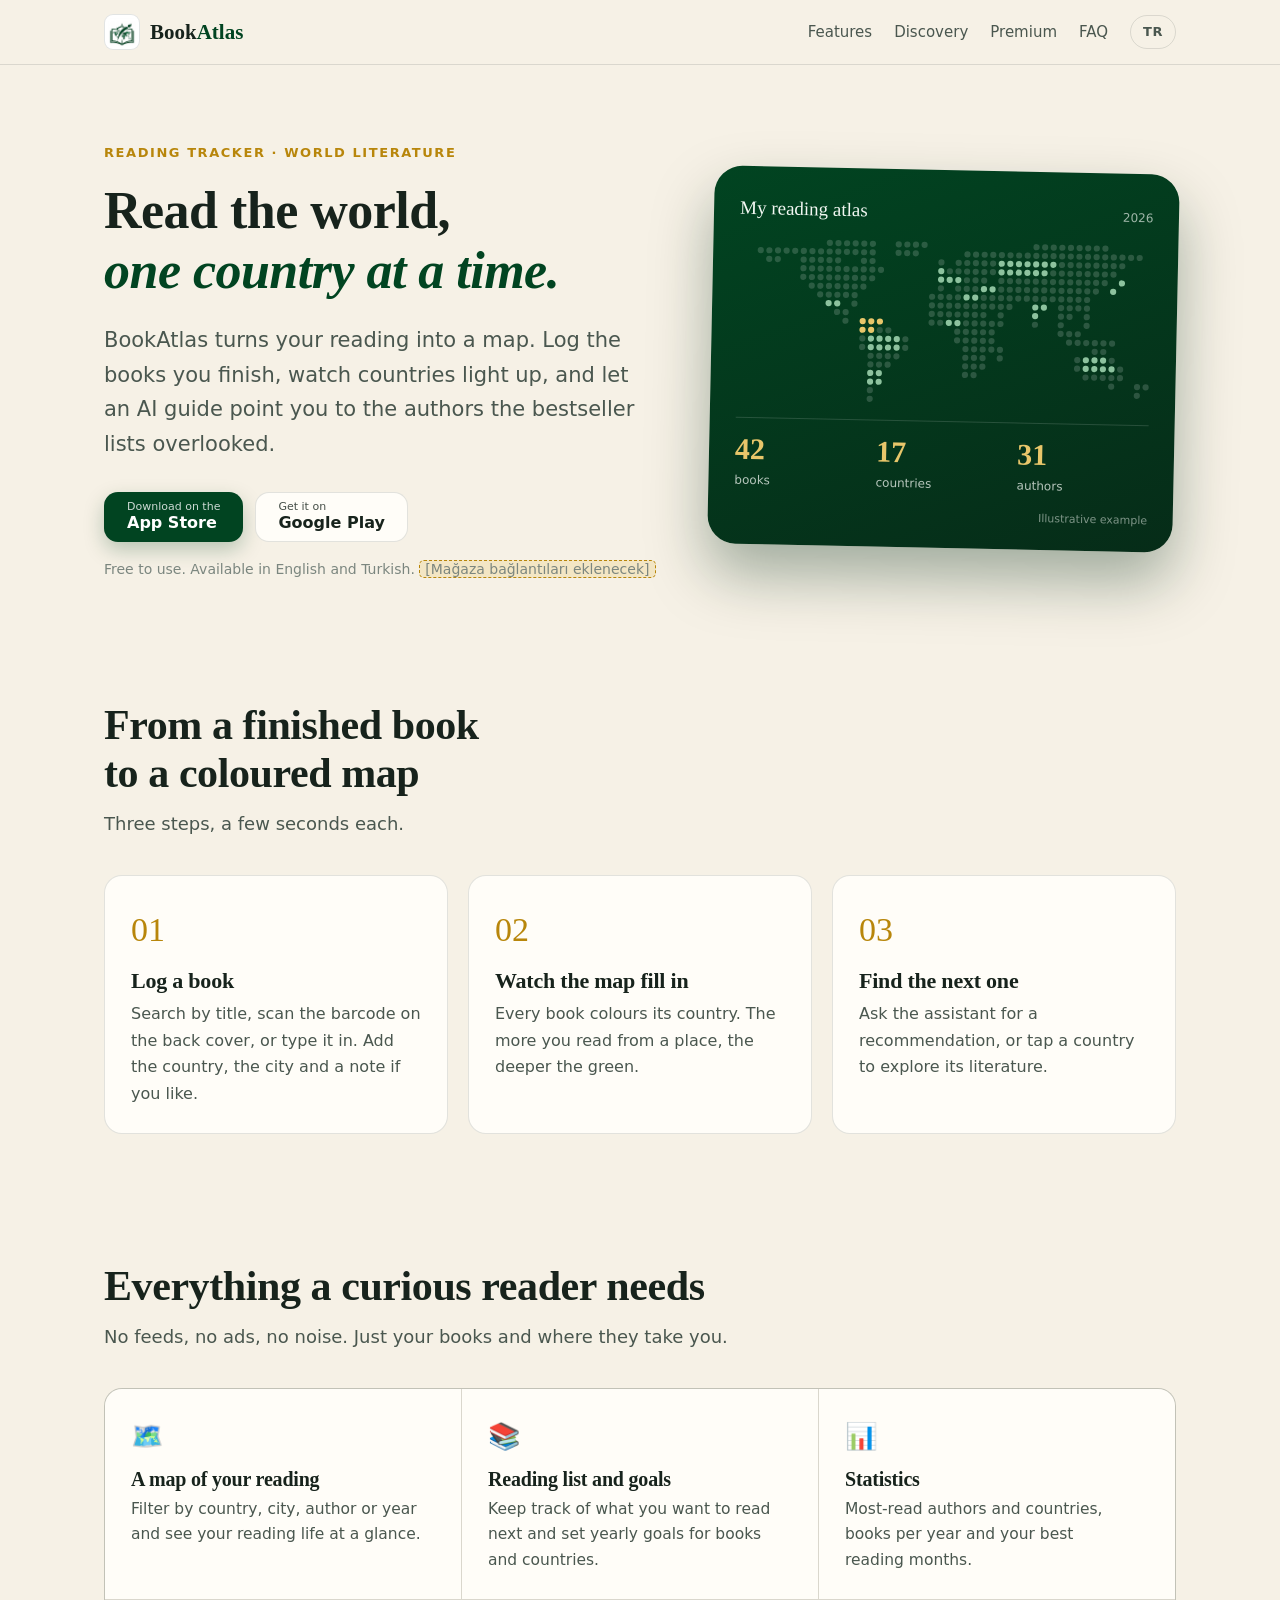
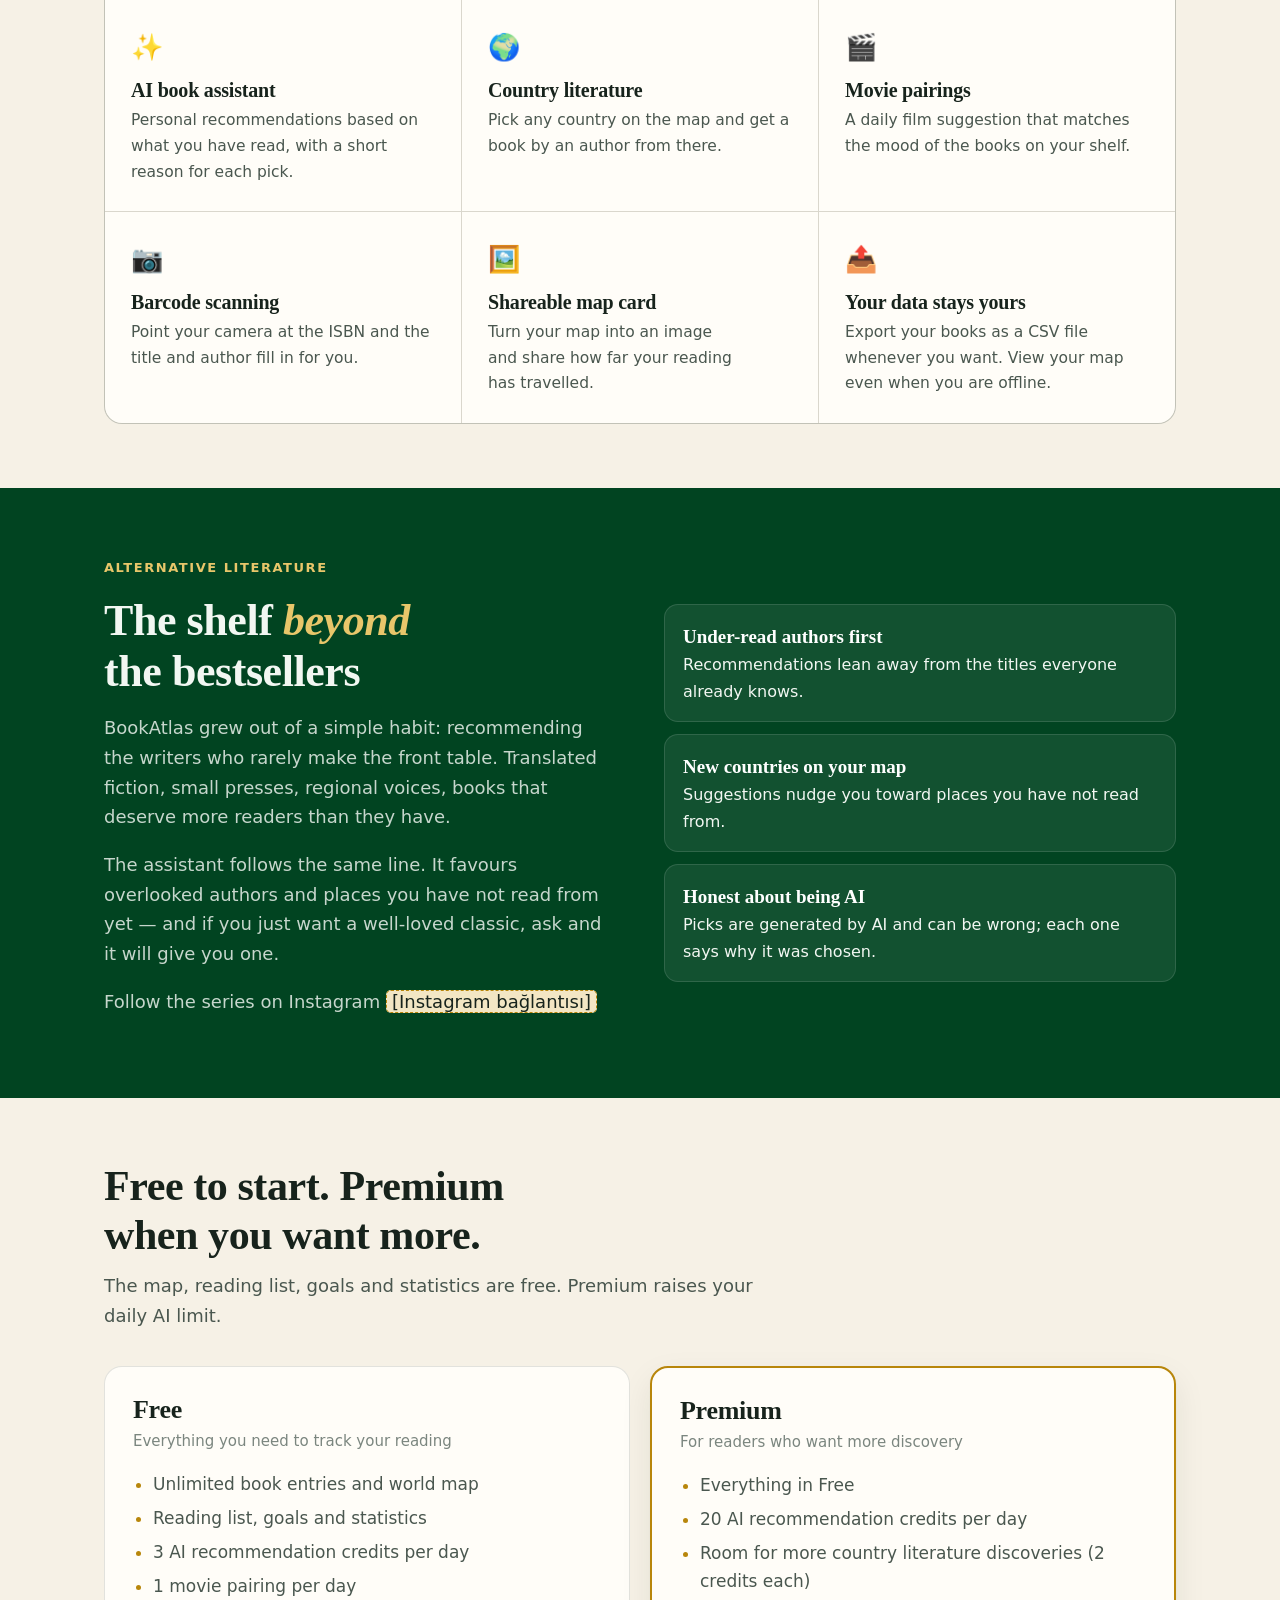
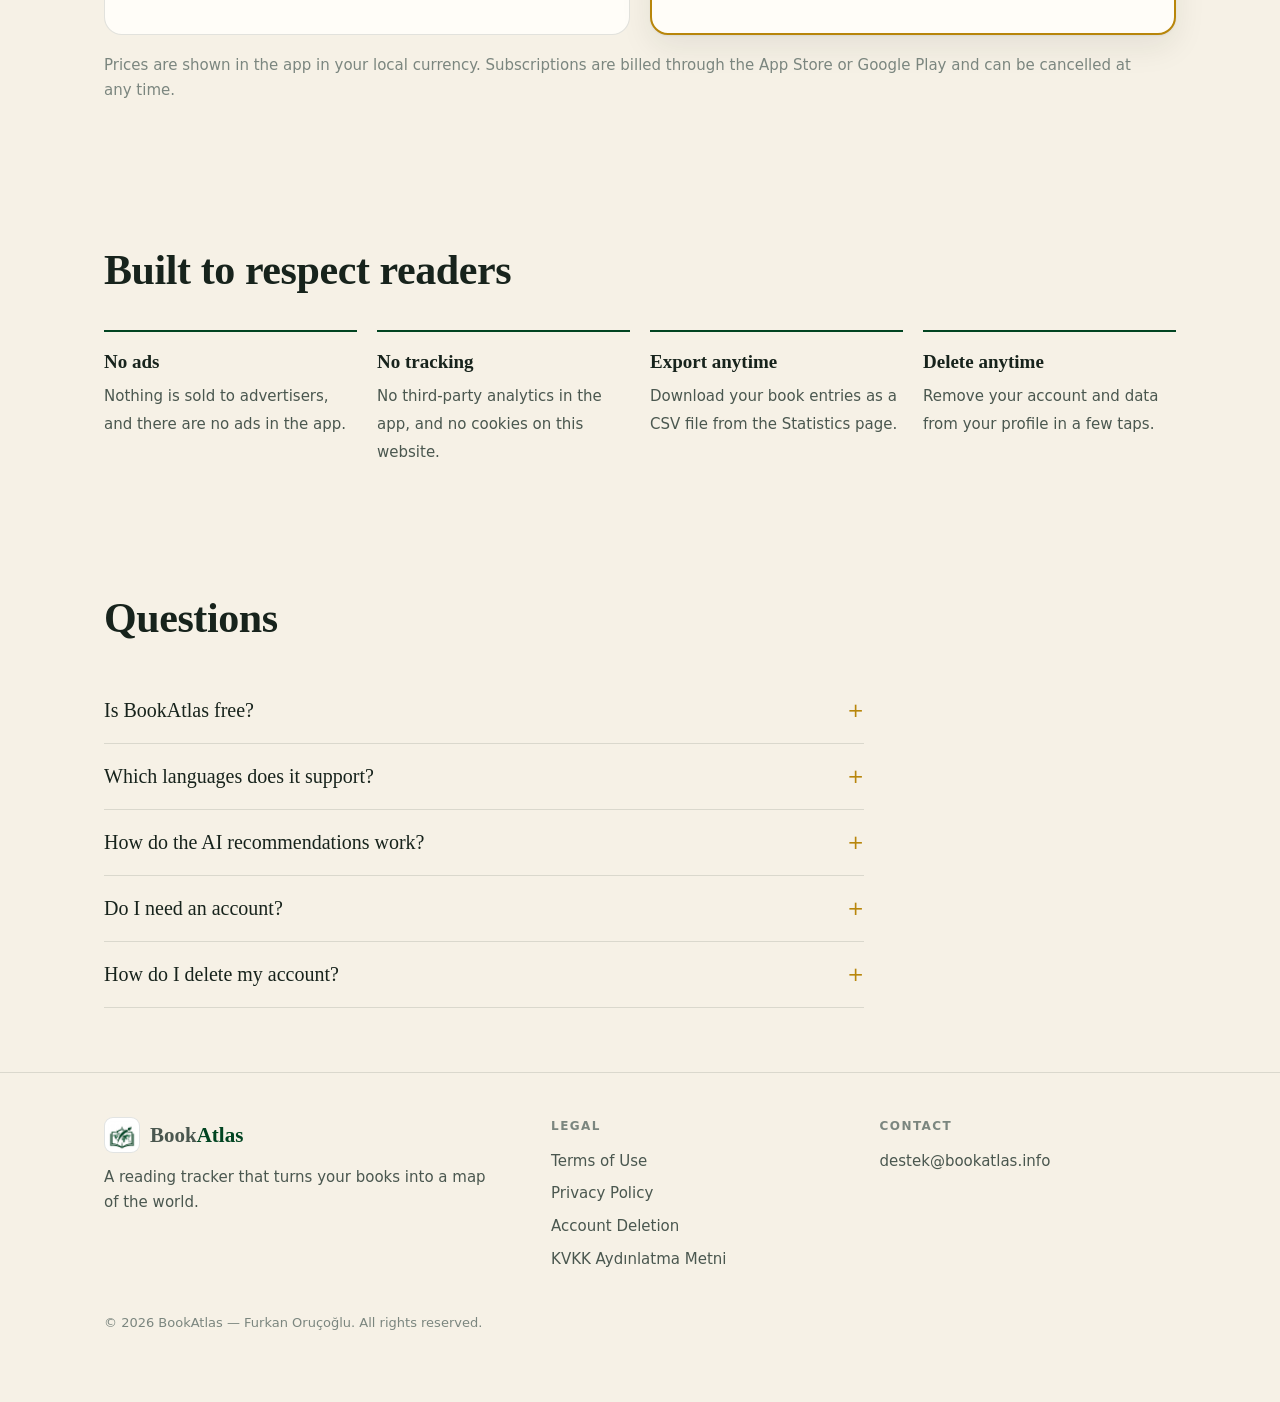
==== commit 6bef12ee: "Veri sorumlusu, destek adresi ve guncel metinlerdeki kosullar islendi - Veri sorumlusu ve destek e-p" ====
--- a/index.html
+++ b/index.html
@@ -114,11 +114,11 @@
     <div>
       <h4>Contact</h4>
       <ul>
-        <li><mark class="todo">[email address]</mark></li>
-        <li><mark class="todo">[Instagram bağlantısı]</mark></li>
+        <li><a href="mailto:destek@bookatlas.info">destek@bookatlas.info</a></li>
+        
       </ul>
     </div>
-    <p class="fine">© 2026 BookAtlas. All rights reserved.</p>
+    <p class="fine">© 2026 BookAtlas — Furkan Oruçoğlu. All rights reserved.</p>
   </div>
 </footer>
 </body>
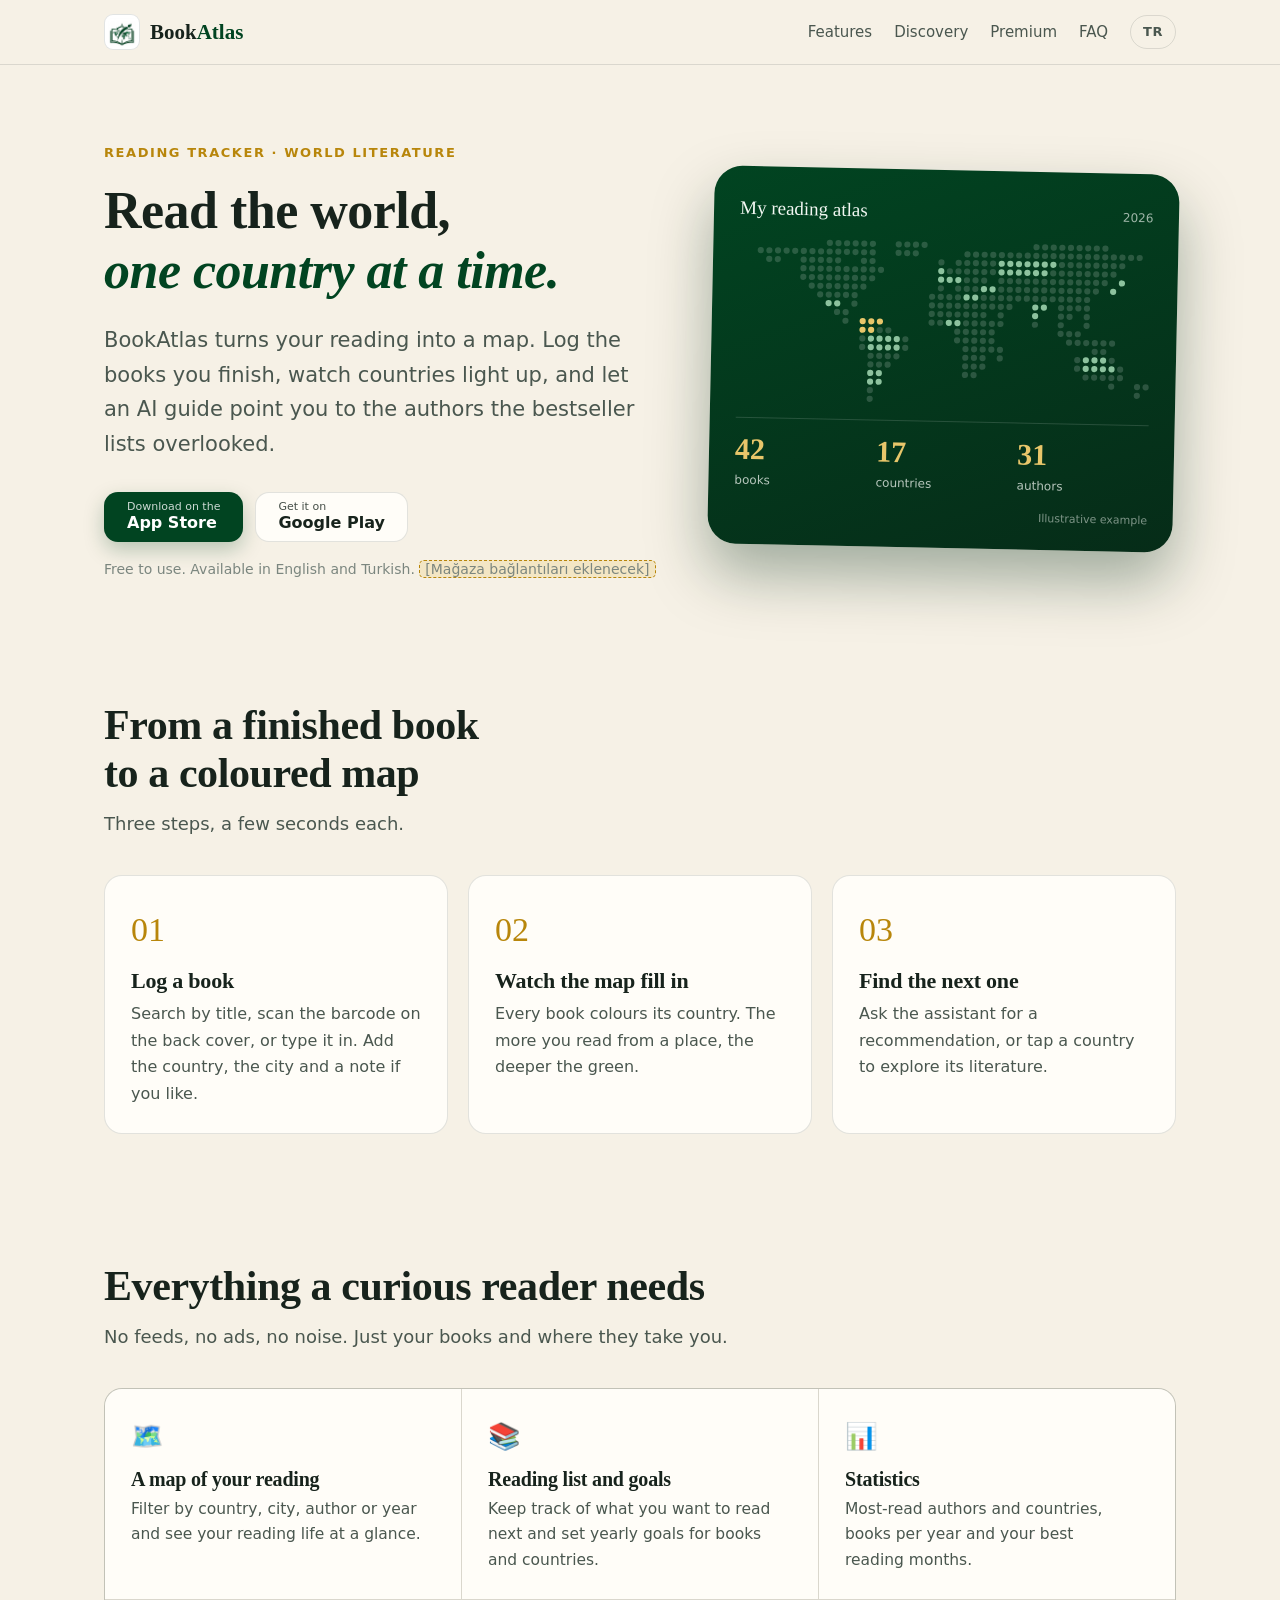
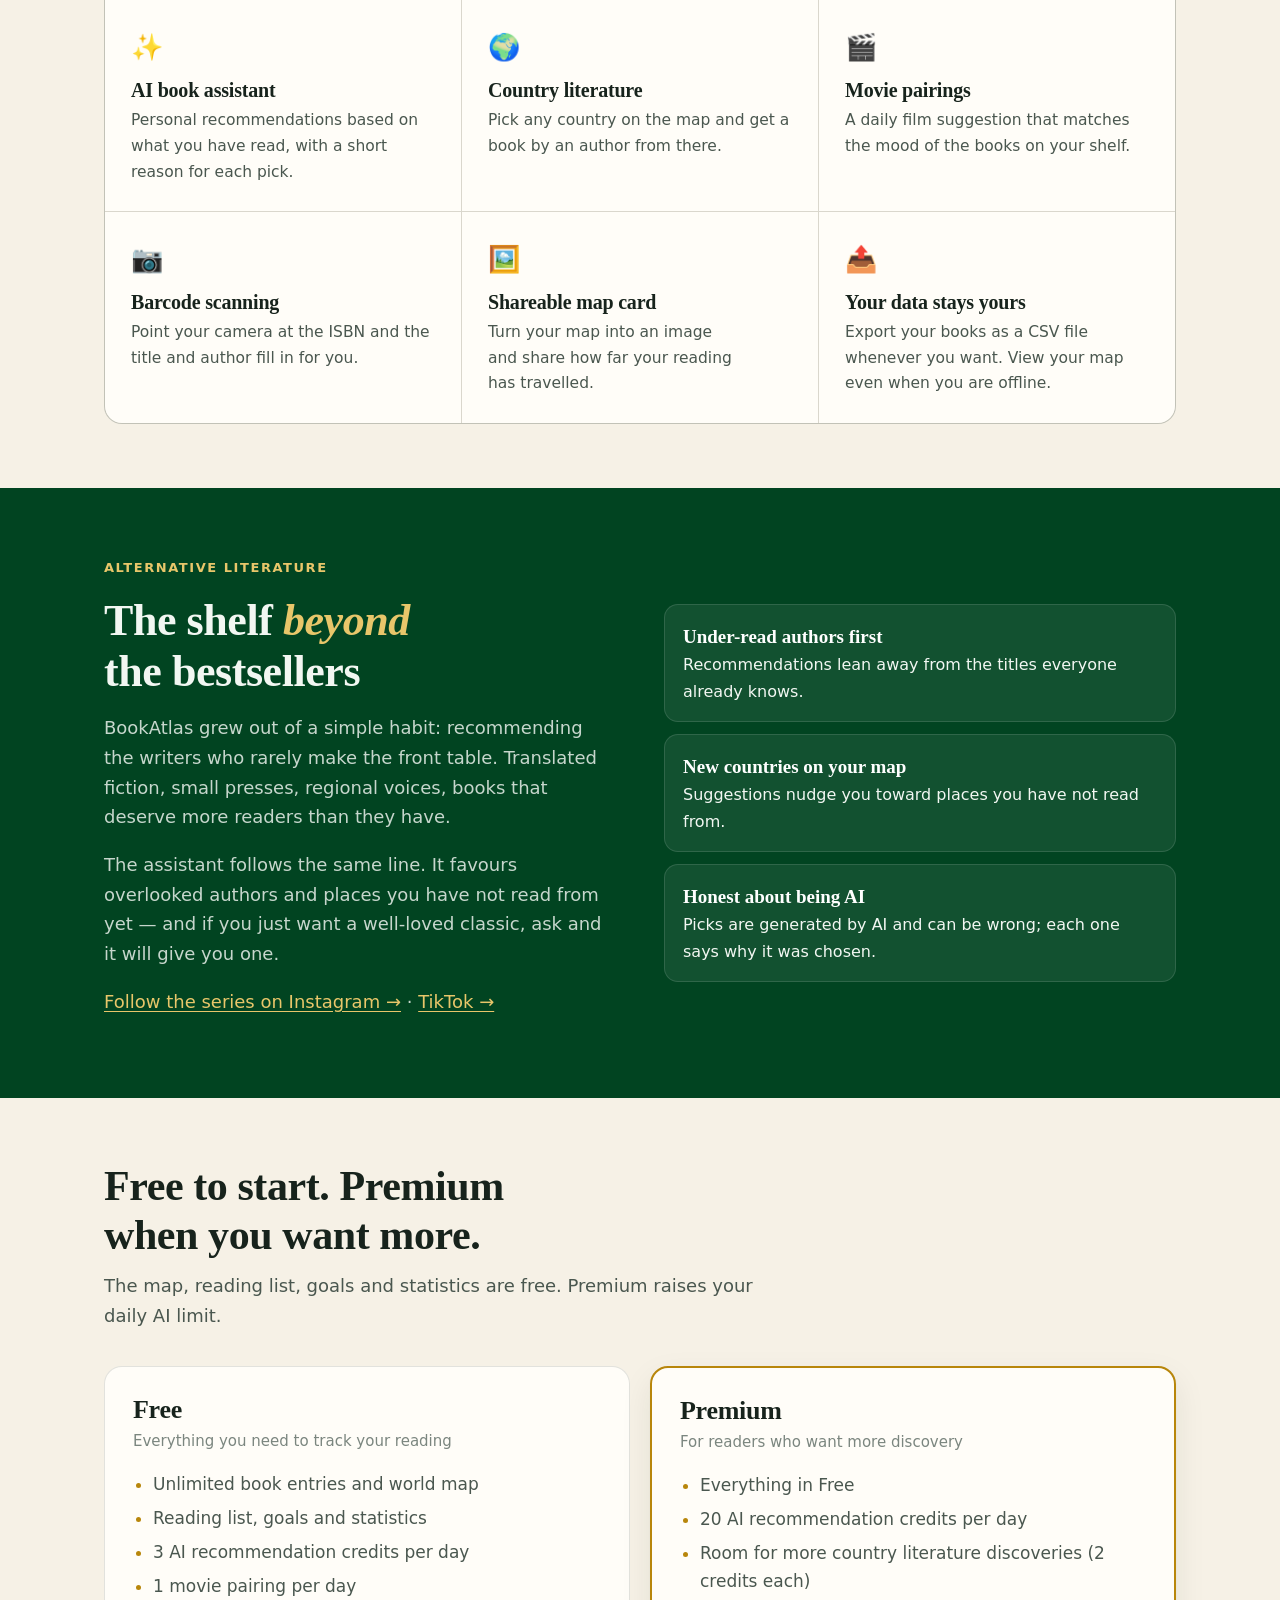
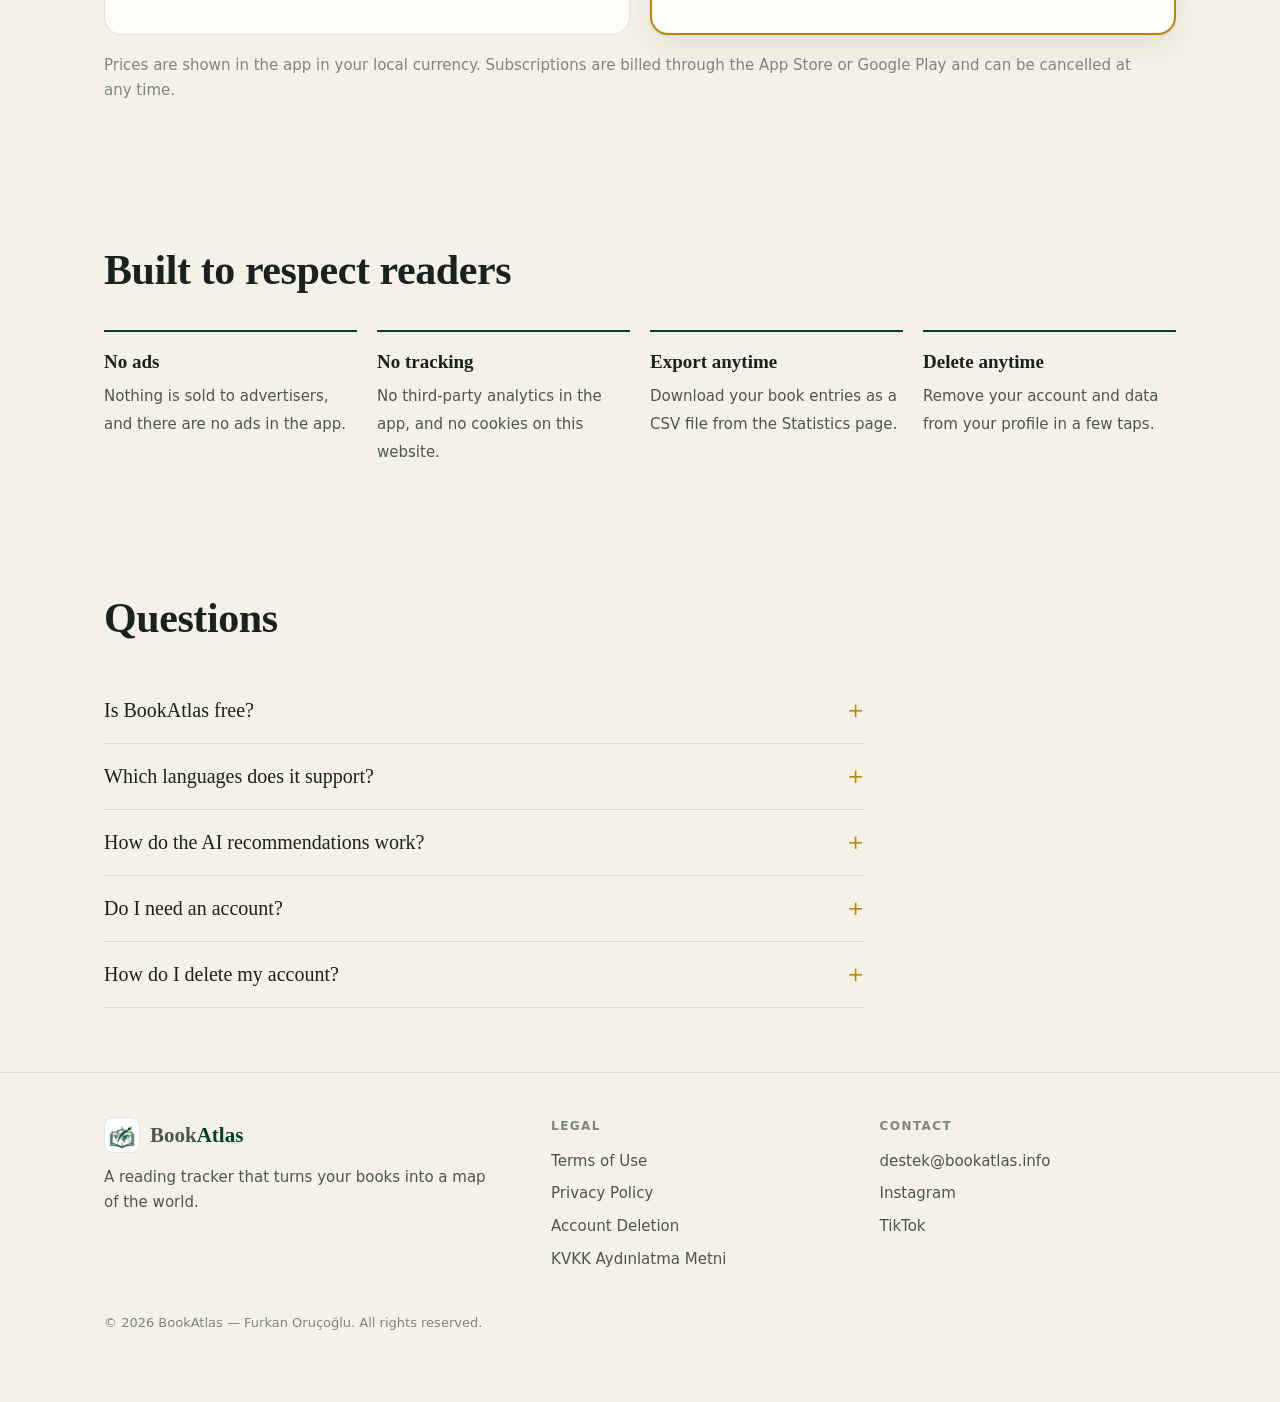
==== commit 1a304924: "Instagram ve TikTok baglantilari eklendi Co-Authored-By: Claude Fable 5.2 <noreply@anthropic.com>" ====
--- a/index.html
+++ b/index.html
@@ -72,7 +72,7 @@
       <h2>The shelf <em>beyond</em> the bestsellers</h2>
       <p>BookAtlas grew out of a simple habit: recommending the writers who rarely make the front table. Translated fiction, small presses, regional voices, books that deserve more readers than they have.</p>
       <p>The assistant follows the same line. It favours overlooked authors and places you have not read from yet — and if you just want a well-loved classic, ask and it will give you one.</p>
-      <p>Follow the series on Instagram <mark class="todo">[Instagram bağlantısı]</mark></p>
+      <p><a href="https://www.instagram.com/bookatlasapp/" rel="noopener">Follow the series on Instagram →</a> · <a href="https://www.tiktok.com/@bookatlasapp" rel="noopener">TikTok →</a></p>
     </div>
     <ul class="shelf"><li><b>Under-read authors first</b>Recommendations lean away from the titles everyone already knows.</li><li><b>New countries on your map</b>Suggestions nudge you toward places you have not read from.</li><li><b>Honest about being AI</b>Picks are generated by AI and can be wrong; each one says why it was chosen.</li></ul>
   </div>
@@ -115,7 +115,7 @@
       <h4>Contact</h4>
       <ul>
         <li><a href="mailto:destek@bookatlas.info">destek@bookatlas.info</a></li>
-        
+        <li><a href="https://www.instagram.com/bookatlasapp/" rel="noopener">Instagram</a></li><li><a href="https://www.tiktok.com/@bookatlasapp" rel="noopener">TikTok</a></li>
       </ul>
     </div>
     <p class="fine">© 2026 BookAtlas — Furkan Oruçoğlu. All rights reserved.</p>
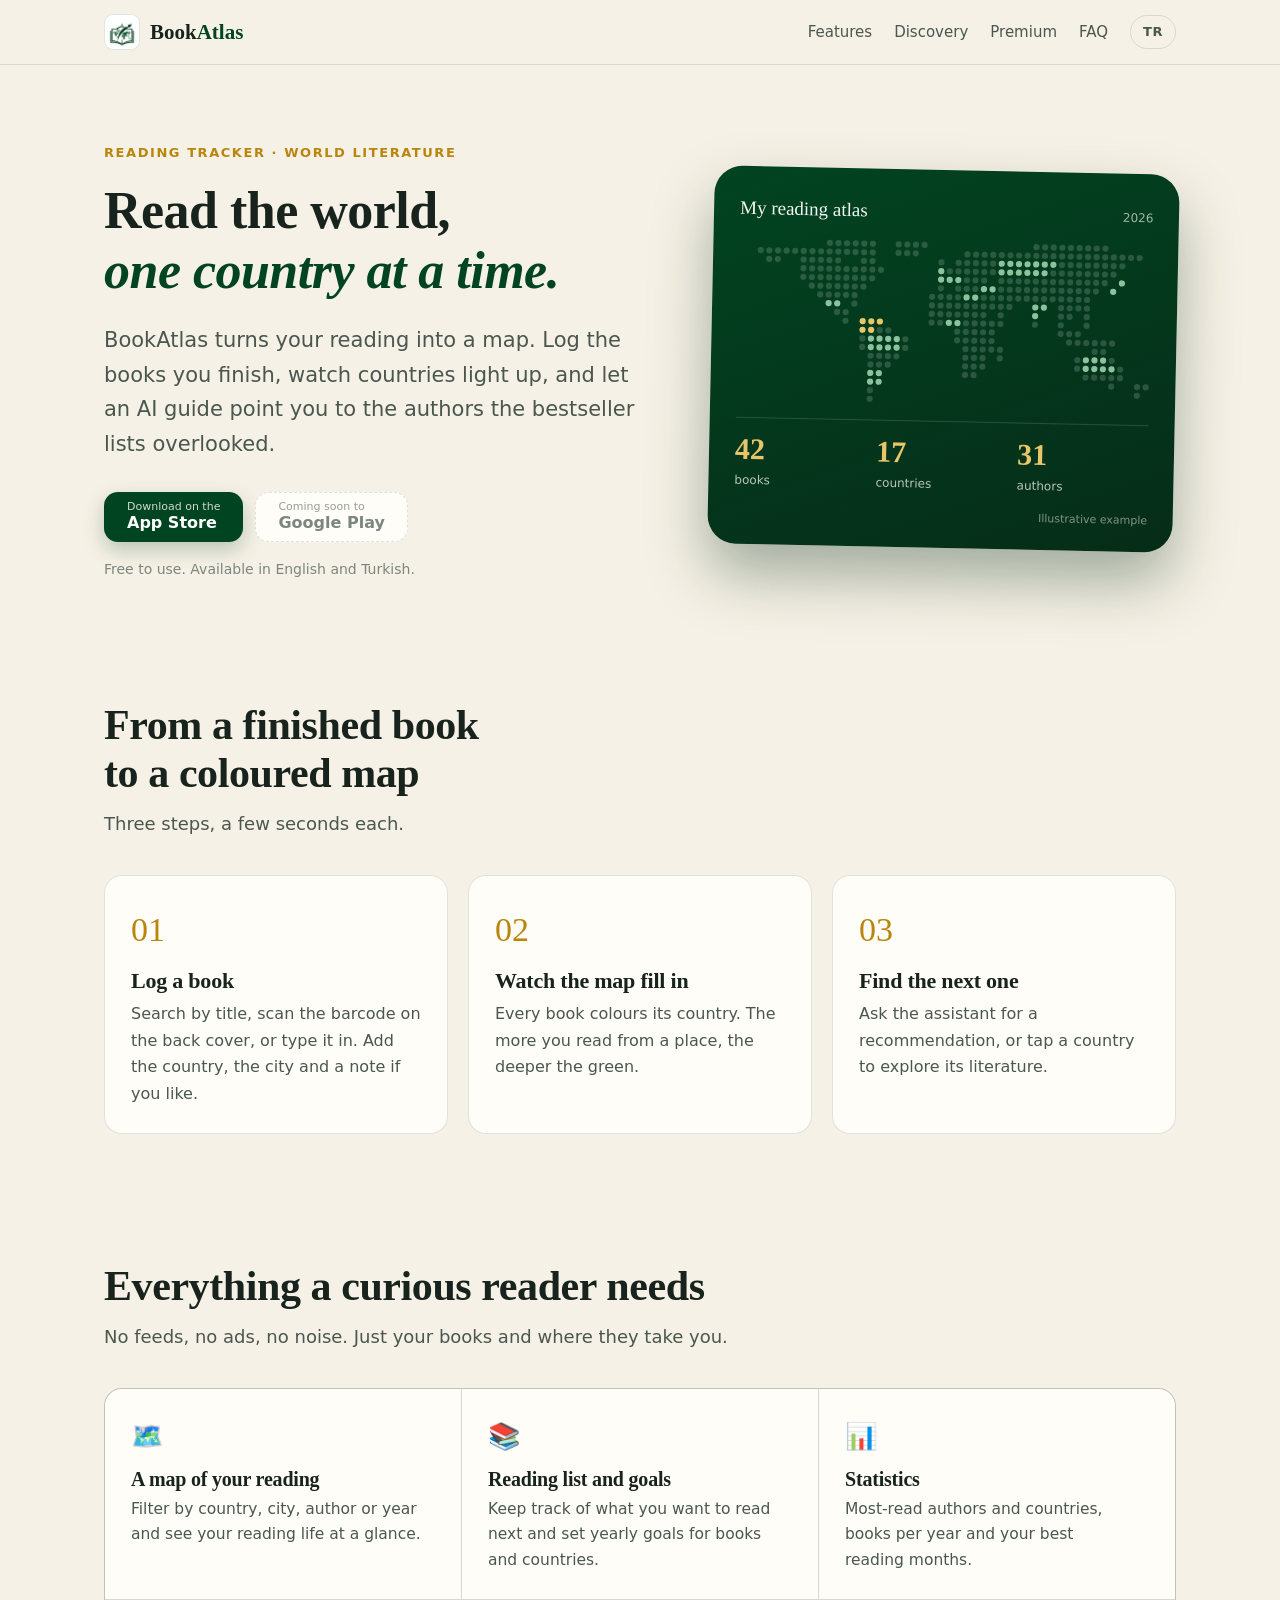
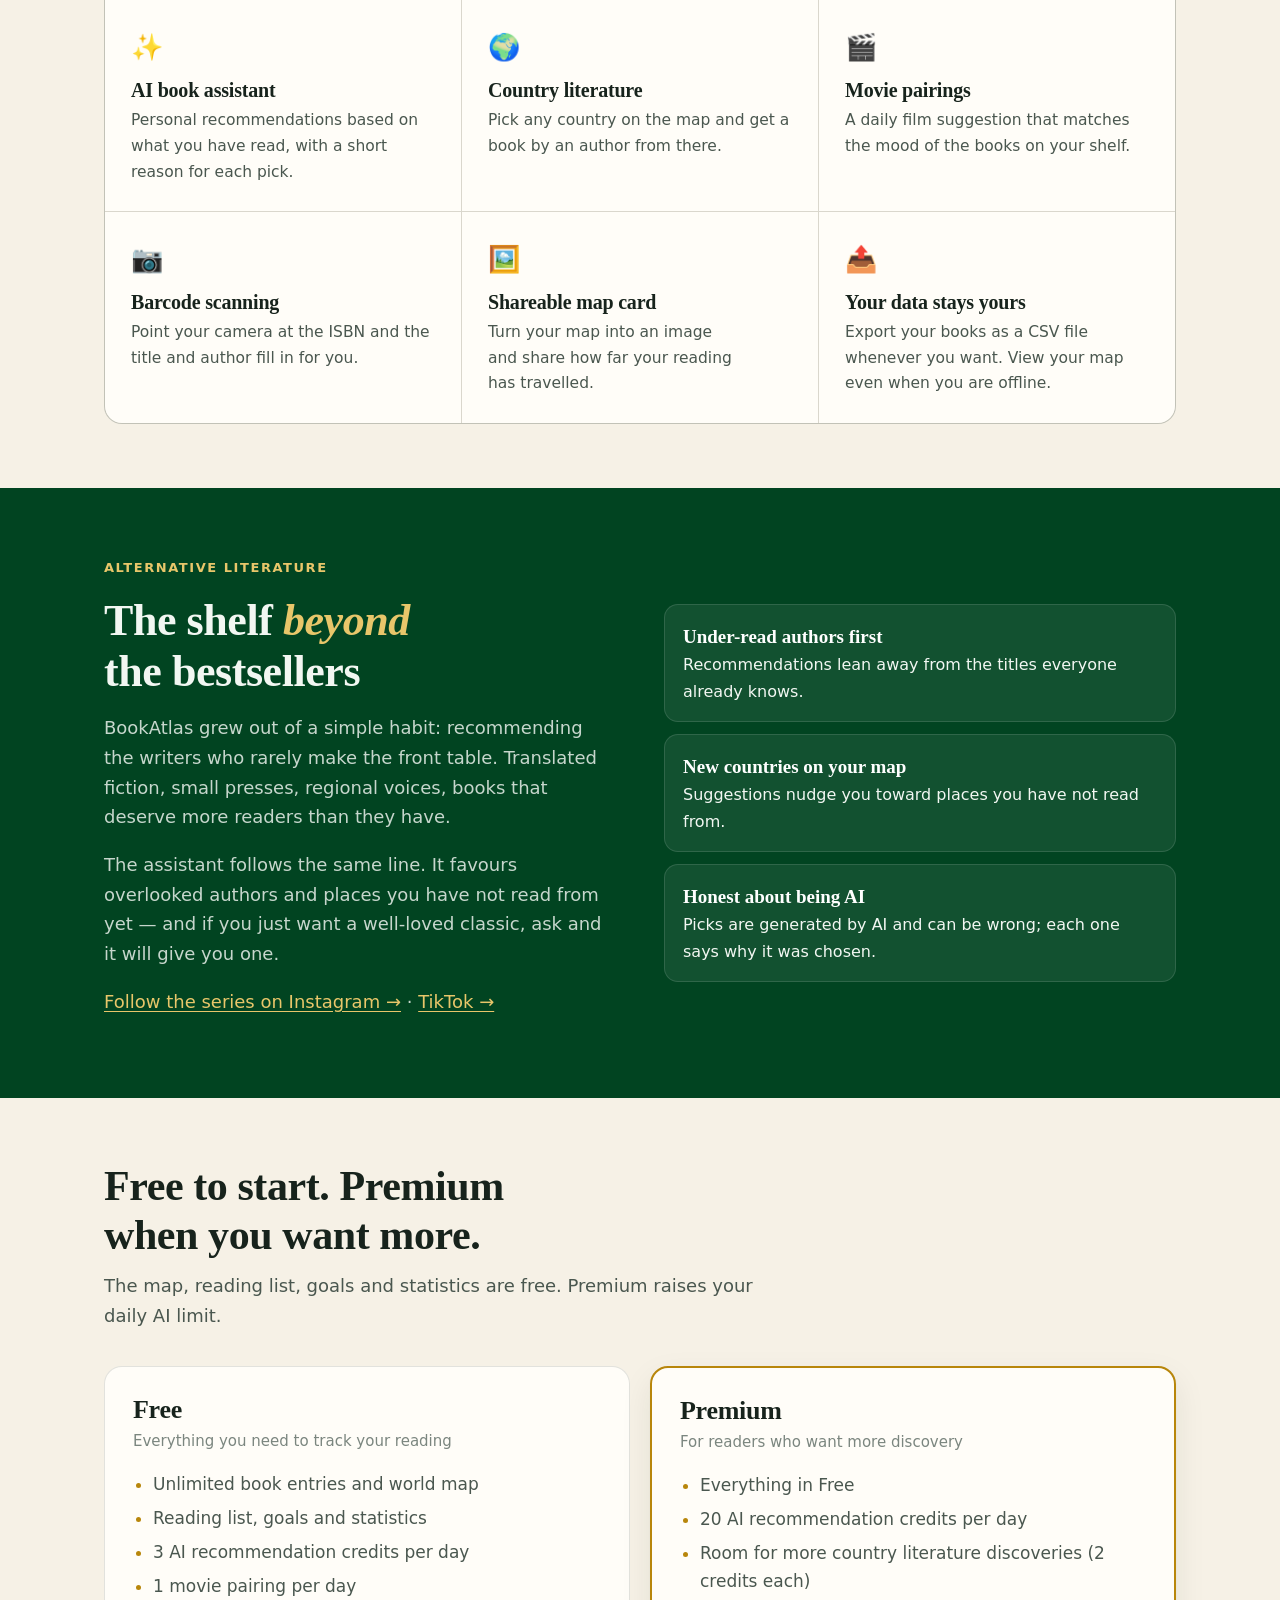
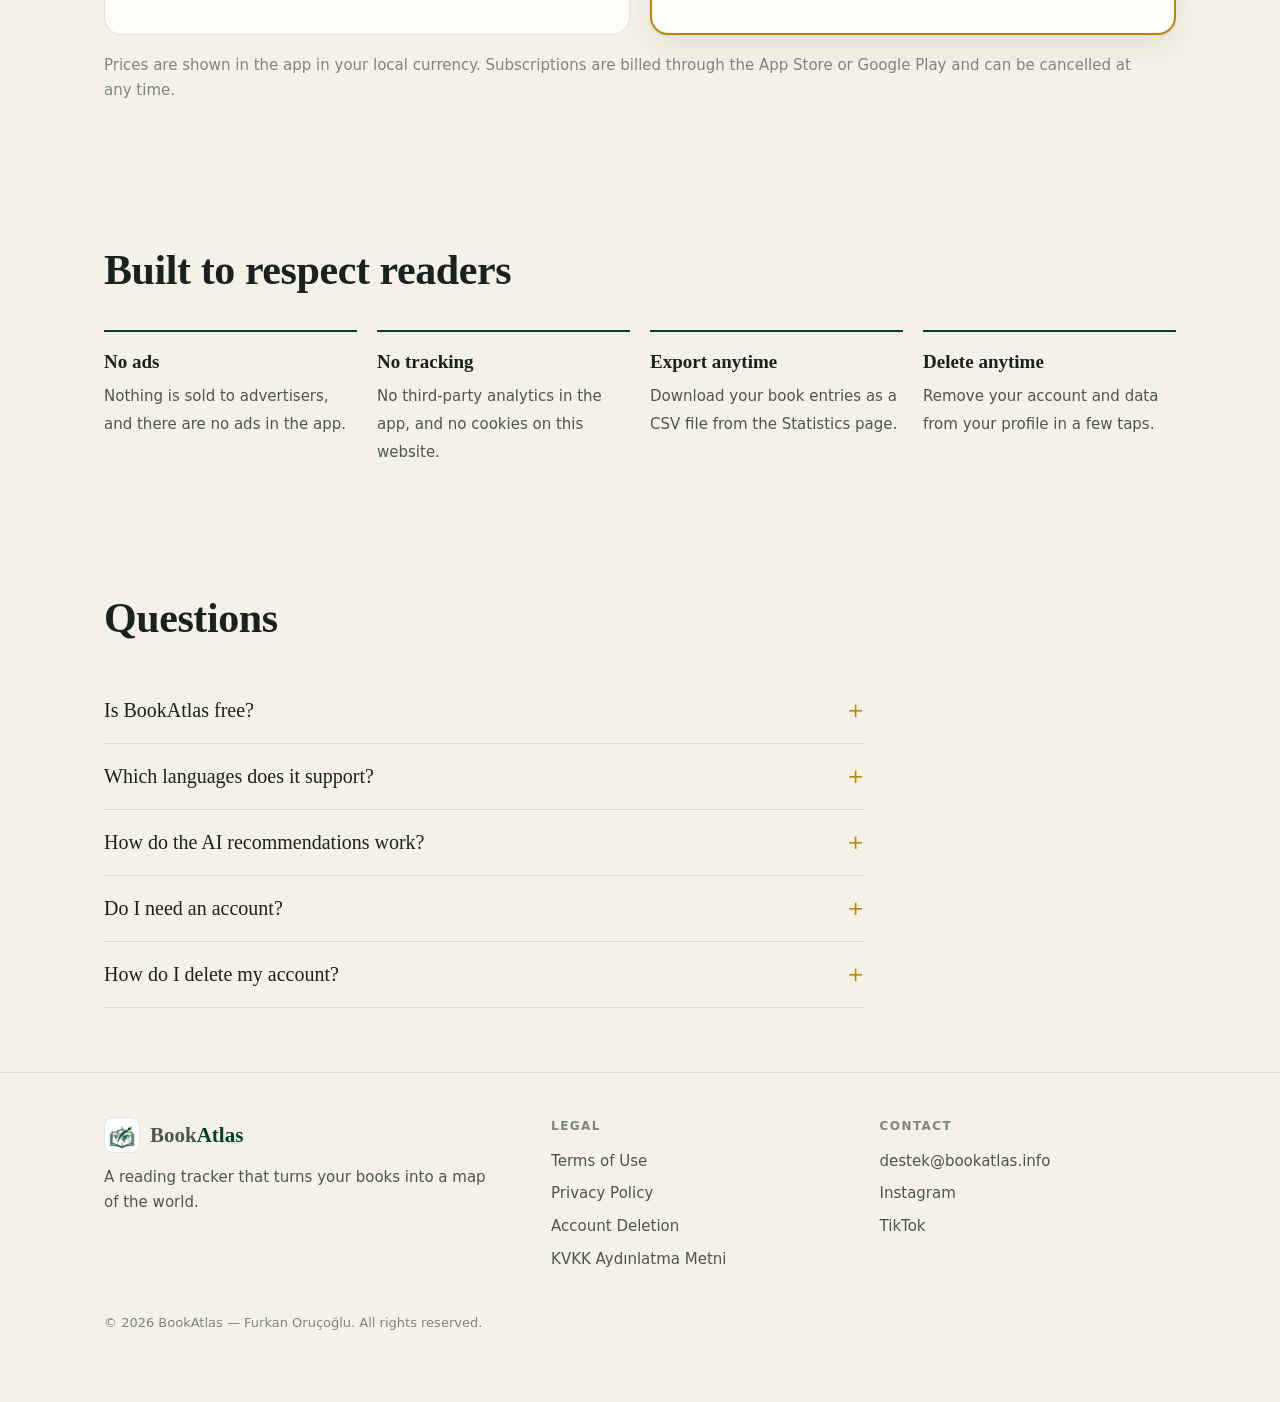
==== commit 58cb6493: "App Store baglantisi ve Google Play icin Yakinda rozeti eklendi Co-Authored-By: Claude Fable 5.2 <no" ====
--- a/index.html
+++ b/index.html
@@ -37,10 +37,10 @@
       <h1>Read the world,<br><em>one country at a time.</em></h1>
       <p class="lede">BookAtlas turns your reading into a map. Log the books you finish, watch countries light up, and let an AI guide point you to the authors the bestseller lists overlooked.</p>
       <div class="cta" id="download">
-        <span class="btn btn-primary" aria-disabled="true"><span><small>Download on the</small>App Store</span></span>
-        <span class="btn btn-ghost" aria-disabled="true"><span><small>Get it on</small>Google Play</span></span>
+        <a class="btn btn-primary" href="https://apps.apple.com/app/bookatlas/id6760548958" rel="noopener"><span><small>Download on the</small>App Store</span></a>
+        <span class="btn btn-ghost btn-soon" aria-disabled="true"><span><small>Coming soon to</small>Google Play</span></span>
       </div>
-      <p class="cta-note">Free to use. Available in English and Turkish. <mark class="todo">[Mağaza bağlantıları eklenecek]</mark></p>
+      <p class="cta-note">Free to use. Available in English and Turkish.</p>
     </div>
     <figure class="map-card" style="margin:0">
       <header>My reading atlas <span>2026</span></header>
--- a/assets/site.css
+++ b/assets/site.css
@@ -186,6 +186,12 @@
   background: var(--paper);
 }
 .btn-ghost:hover { color: var(--ink); }
+.btn-soon {
+  border-style: dashed;
+  color: var(--ink-faint);
+  cursor: default;
+}
+.btn-soon:hover { transform: none; color: var(--ink-faint); }
 .btn small {
   display: block;
   font-size: 11px;
